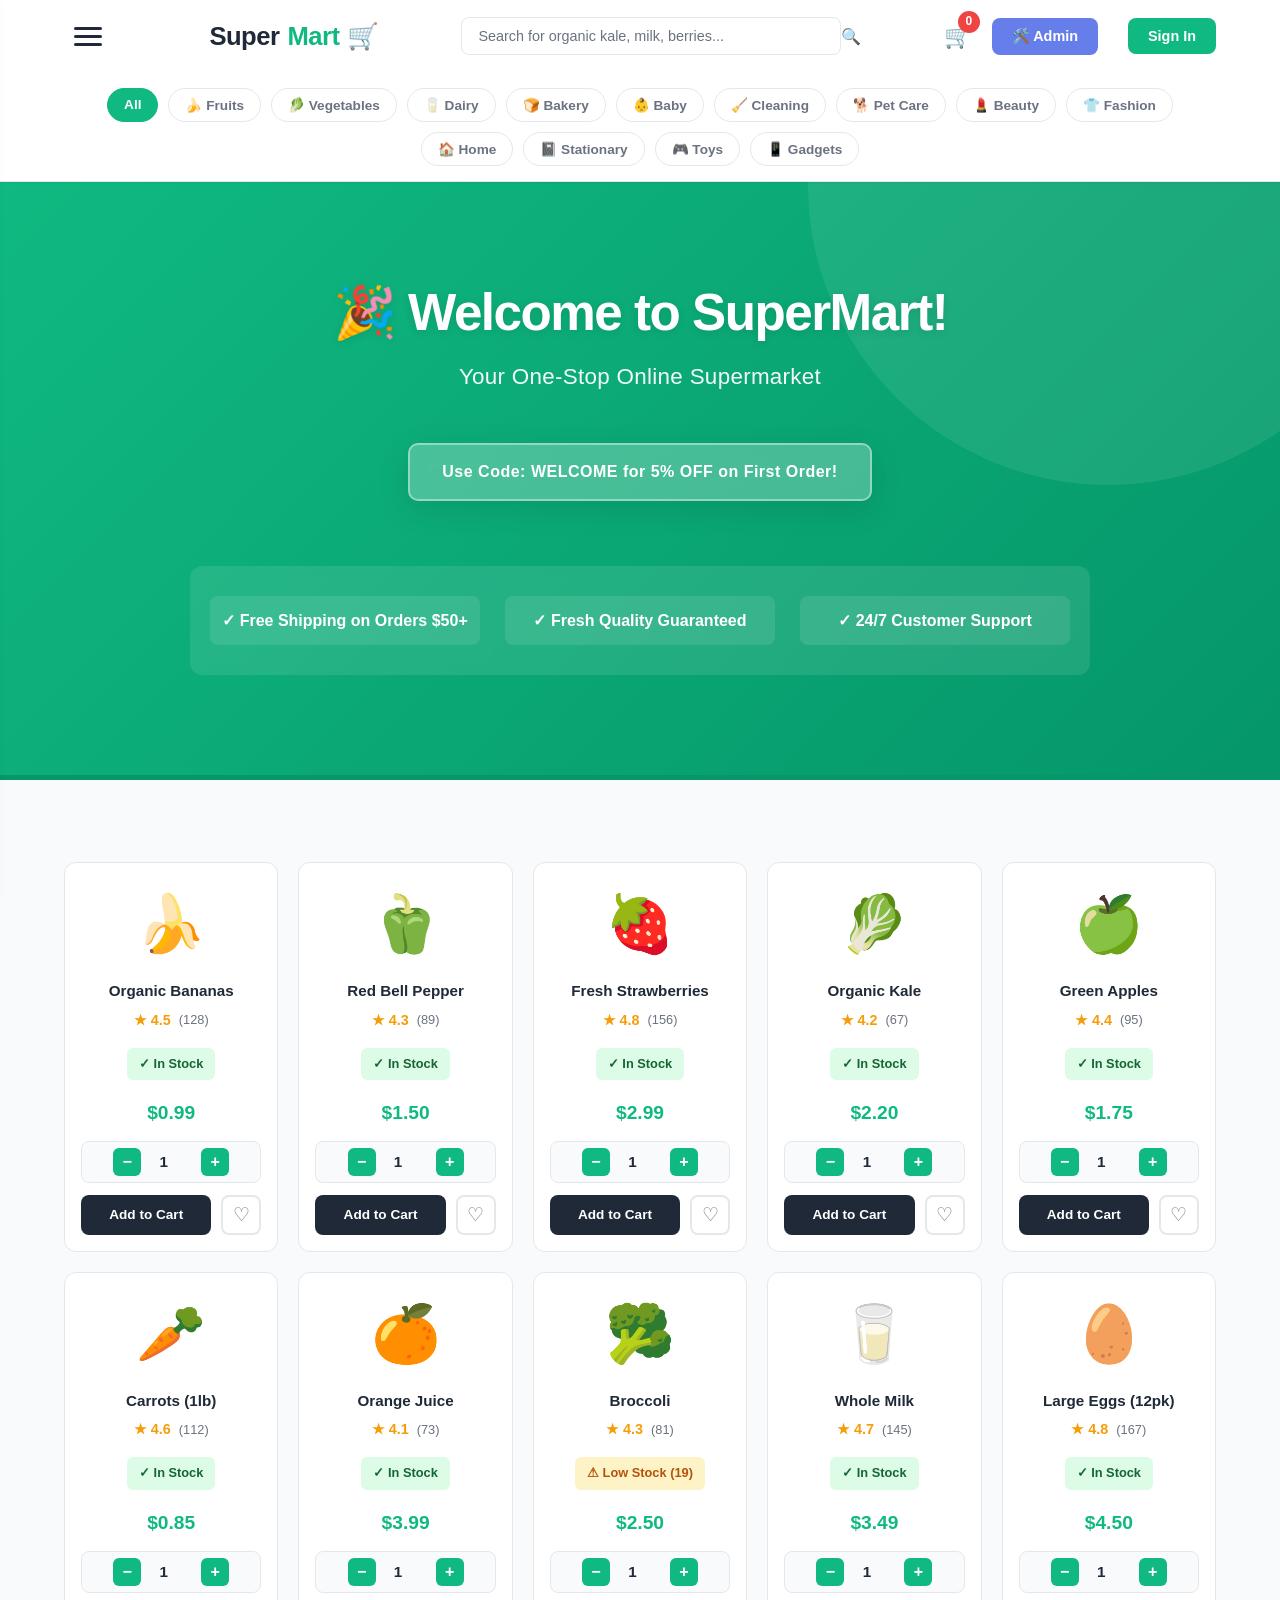
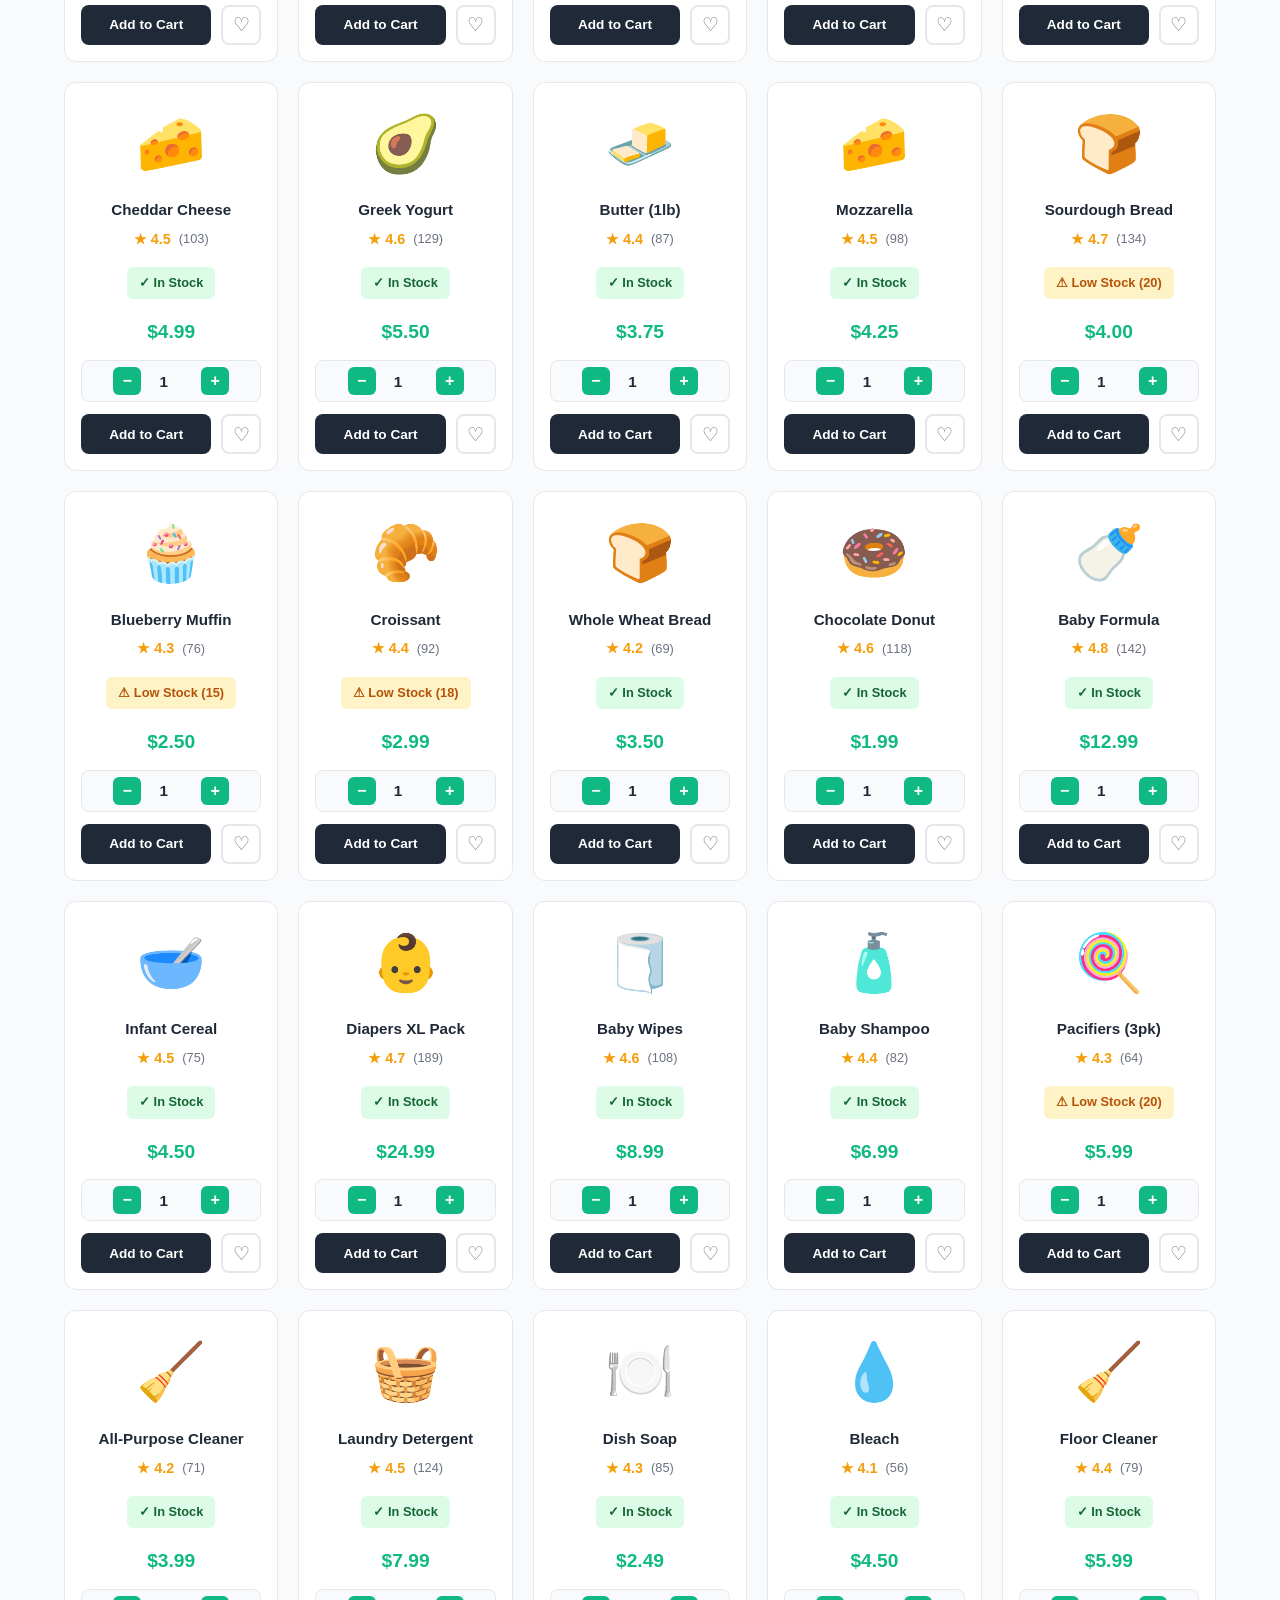
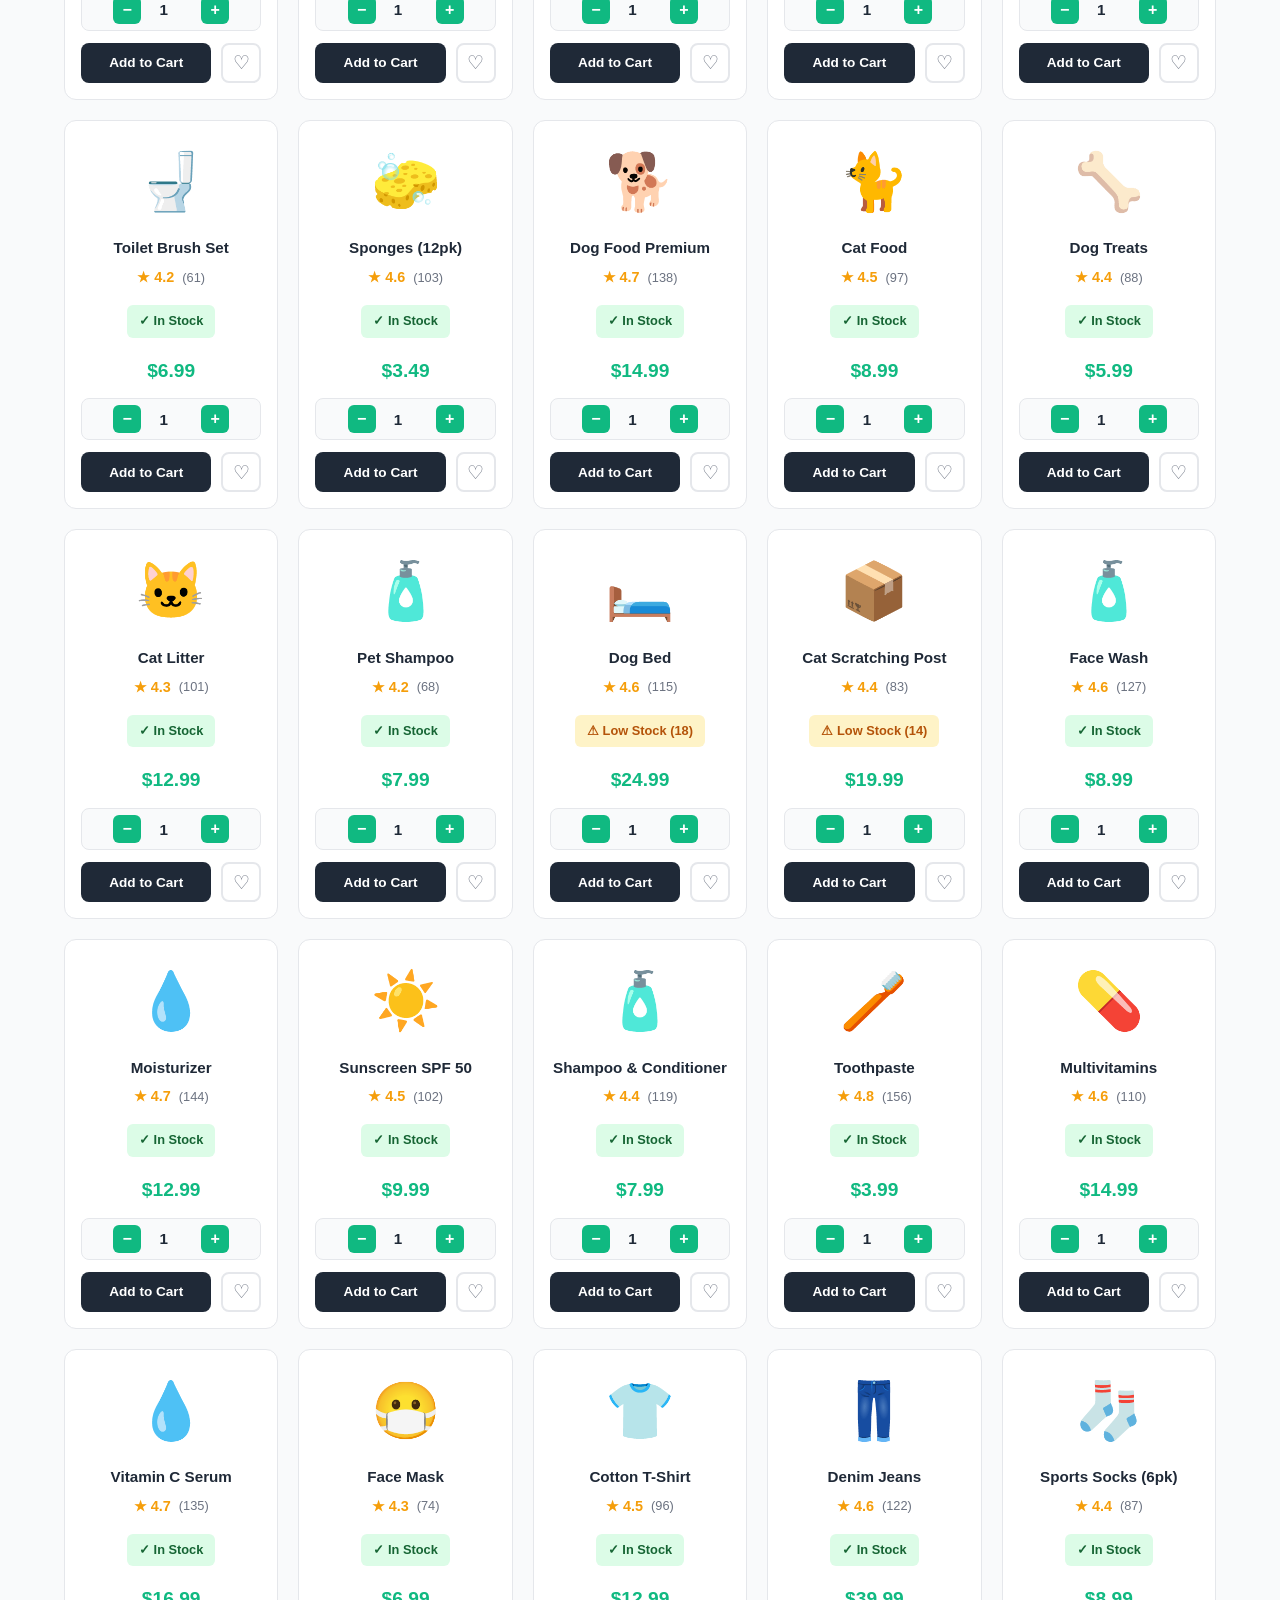
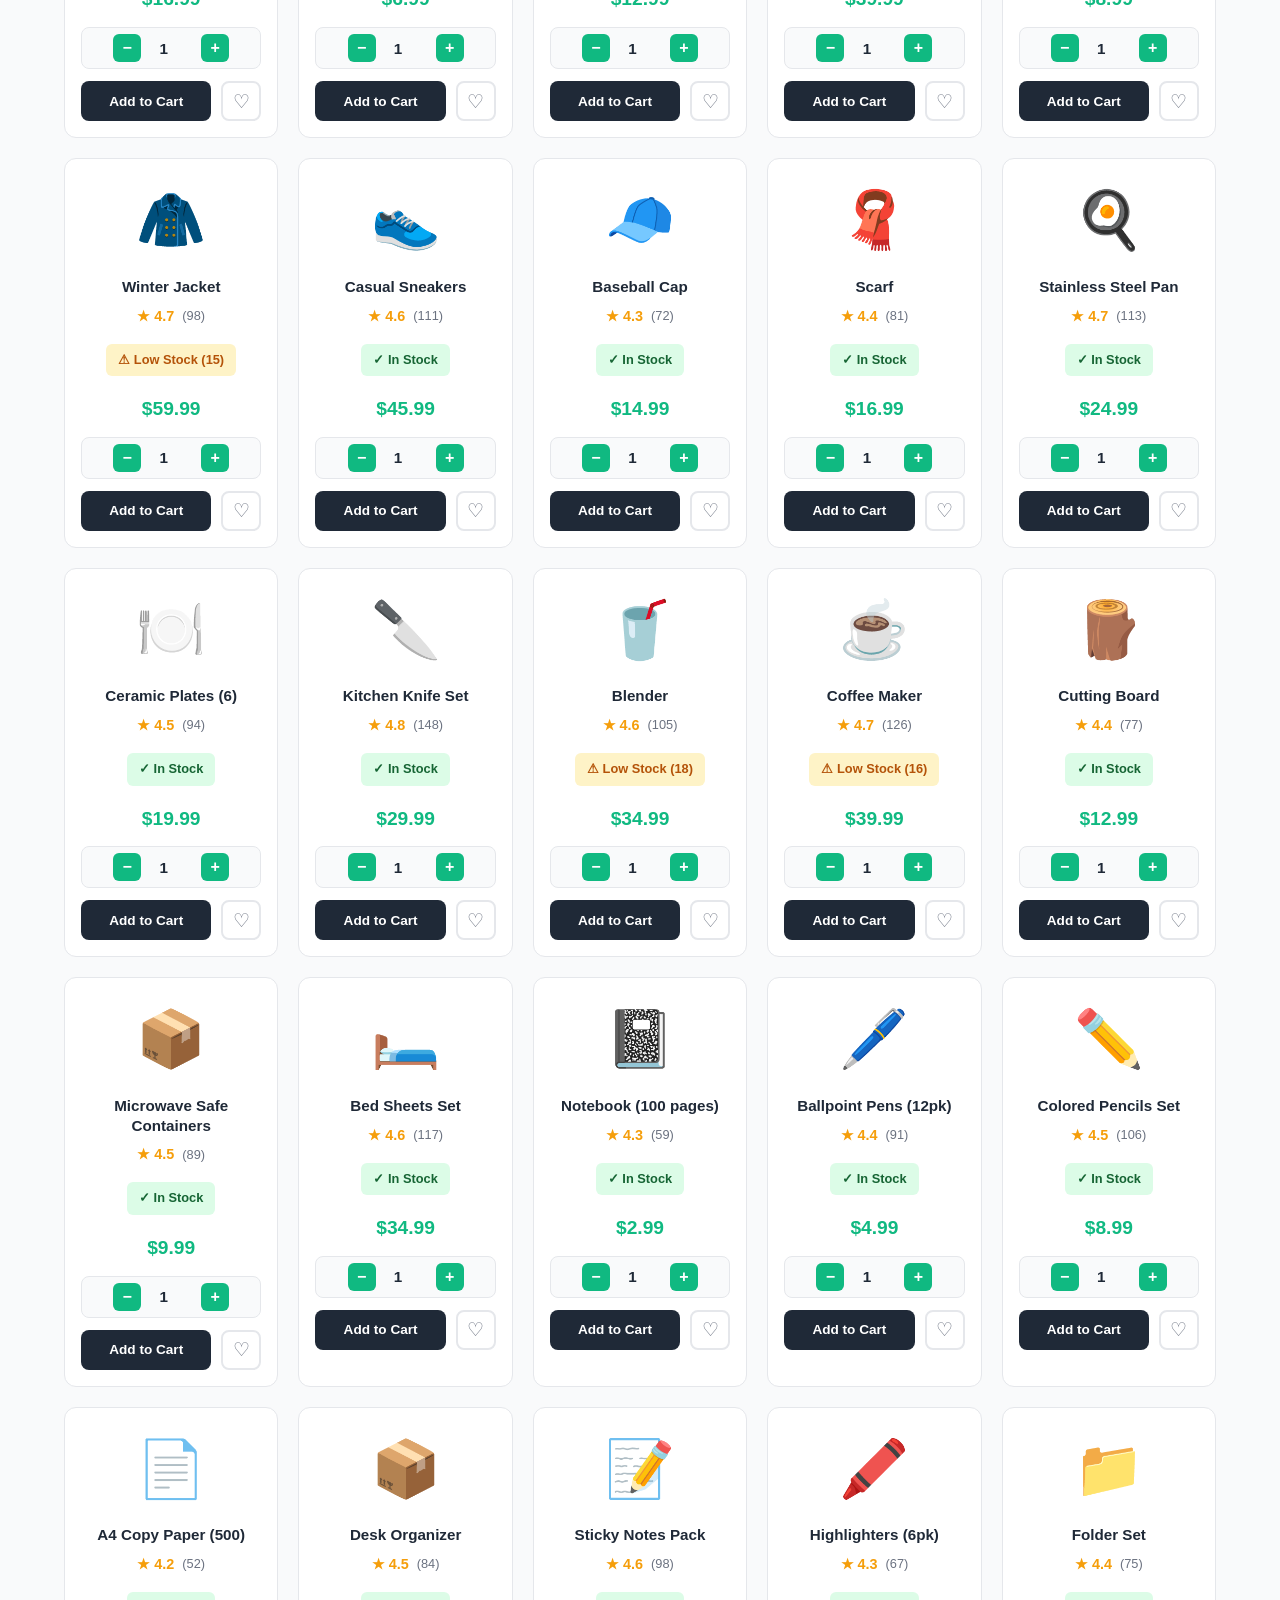
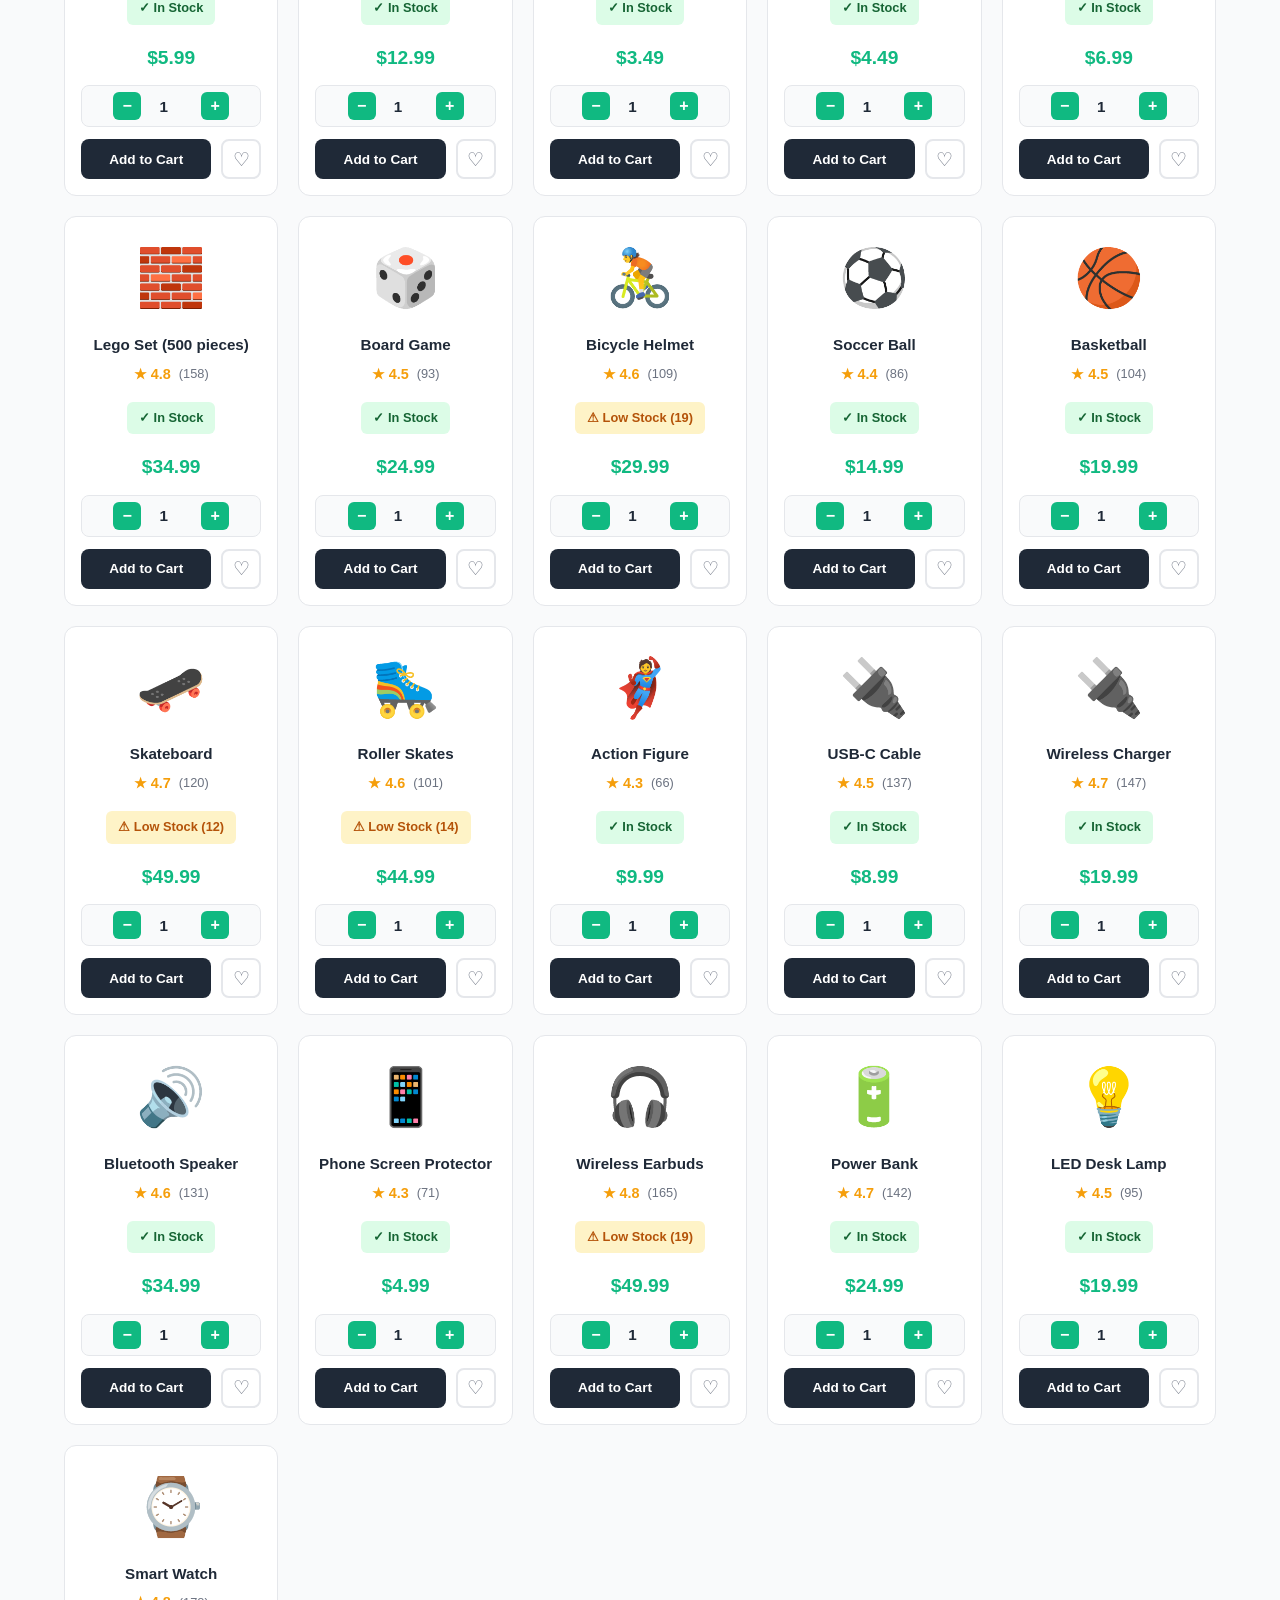
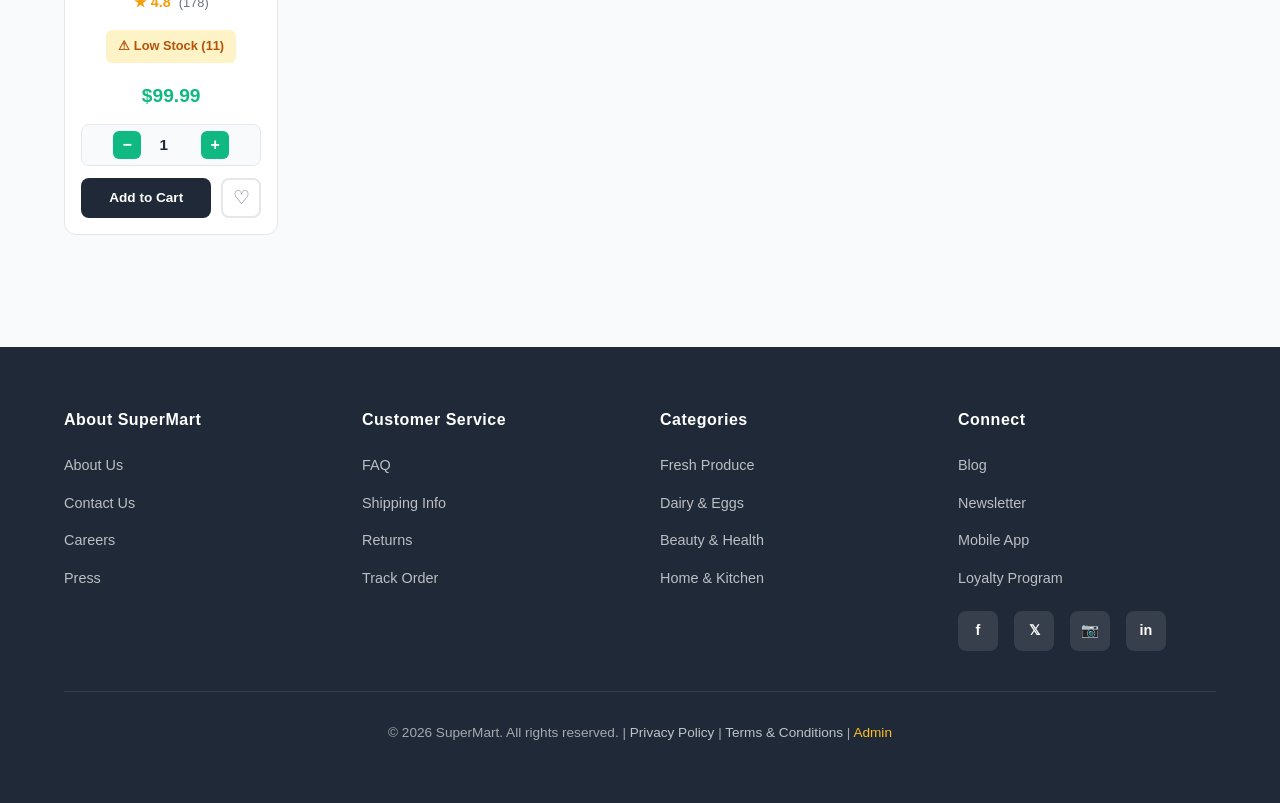
==== index.html @ 0e23f6f3 "Initial commit: Online Grocery Operations Platform" ====
<!DOCTYPE html>
<html lang="en">
<head>
    <meta charset="UTF-8">
    <meta name="viewport" content="width=device-width, initial-scale=1.0">
    <title>SuperMart | Online Supermarket</title>
    <link rel="stylesheet" href="style.css">
</head>
<body>
<div id="authModal" class="modal-overlay">
    <div class="modal-content auth-box">
        <button class="close-btn" onclick="toggleAuthModal()">×</button>
        
        <div class="auth-tabs">
            <button id="tabLogin" class="active" onclick="switchAuth('login')">Login</button>
            <button id="tabSignup" onclick="switchAuth('signup')">Sign Up</button>
        </div>

        <form id="loginForm" class="auth-form" onsubmit="handleLogin(event)">
            <input type="email" id="loginEmail" placeholder="Email Address" required>
            <input type="password" id="loginPass" placeholder="Password" required>
            <button type="submit" class="cta-btn">Sign In</button>
            <button type="button" class="forgot-password-btn" onclick="handleForgotPassword()">Forgot Password?</button>
        </form>

        <form id="signupForm" class="auth-form hidden" onsubmit="handleSignup(event)">
            <input type="text" id="signupName" placeholder="Full Name" required>
            <input type="email" id="signupEmail" placeholder="Email Address" required>
            <input type="password" id="signupPass" placeholder="Create Password" required>
            <button type="submit" class="cta-btn">Create Account</button>
        </form>
    </div>
</div>

    <header class="main-header">
        <nav class="navbar">
            <button class="hamburger-btn" onclick="toggleSidebar()">
                <span></span>
                <span></span>
                <span></span>
            </button>
            <div class="logo">Super<span>Mart</span> 🛒</div>
            <div class="search-bar">
                <input type="text" id="searchInput" placeholder="Search for organic kale, milk, berries...">
                <span class="search-icon">🔍</span>
            </div>
            <div class="nav-actions">
                <div class="cart-container" onclick="toggleCart()">
                    <span class="icon">🛒</span>
                    <span id="cartCount" class="badge">0</span>
                </div>
                <button class="login-btn" onclick="window.location.href='admin-login.html'" style="background: #667eea; margin-right: 10px;">🛠️ Admin</button>
                <button class="login-btn" onclick="toggleAuthModal()">Sign In</button>
            </div>
        </nav>
        
        <div class="category-bar">
            <button class="cat-btn active" onclick="filterProducts('all', this)">All</button>
            <button class="cat-btn" onclick="filterProducts('fruit', this)">🍌 Fruits</button>
            <button class="cat-btn" onclick="filterProducts('veggie', this)">🥬 Vegetables</button>
            <button class="cat-btn" onclick="filterProducts('dairy', this)">🥛 Dairy</button>
            <button class="cat-btn" onclick="filterProducts('bakery', this)">🍞 Bakery</button>
            <button class="cat-btn" onclick="filterProducts('baby', this)">👶 Baby</button>
            <button class="cat-btn" onclick="filterProducts('cleaning', this)">🧹 Cleaning</button>
            <button class="cat-btn" onclick="filterProducts('pet', this)">🐕 Pet Care</button>
            <button class="cat-btn" onclick="filterProducts('beauty', this)">💄 Beauty</button>
            <button class="cat-btn" onclick="filterProducts('fashion', this)">👕 Fashion</button>
            <button class="cat-btn" onclick="filterProducts('home', this)">🏠 Home</button>
            <button class="cat-btn" onclick="filterProducts('stationary', this)">📓 Stationary</button>
            <button class="cat-btn" onclick="filterProducts('toys', this)">🎮 Toys</button>
            <button class="cat-btn" onclick="filterProducts('gadgets', this)">📱 Gadgets</button>
        </div>
    </header>

    <!-- Sidebar -->
    <aside id="filterSidebar" class="filter-sidebar">
        <div class="sidebar-header">
            <h2>Filters</h2>
            <button class="close-btn" onclick="toggleSidebar()">×</button>
        </div>

        <!-- Categories -->
        <div class="sidebar-section">
            <h3>Categories</h3>
            <div class="category-list">
                <label class="category-item">
                    <input type="checkbox" value="fruit" onchange="applyFilters()">
                    <span>🍌 Fruits</span>
                </label>
                <label class="category-item">
                    <input type="checkbox" value="veggie" onchange="applyFilters()">
                    <span>🥬 Vegetables</span>
                </label>
                <label class="category-item">
                    <input type="checkbox" value="dairy" onchange="applyFilters()">
                    <span>🥛 Dairy</span>
                </label>
                <label class="category-item">
                    <input type="checkbox" value="bakery" onchange="applyFilters()">
                    <span>🍞 Bakery</span>
                </label>
                <label class="category-item">
                    <input type="checkbox" value="baby" onchange="applyFilters()">
                    <span>👶 Baby</span>
                </label>
                <label class="category-item">
                    <input type="checkbox" value="cleaning" onchange="applyFilters()">
                    <span>🧹 Cleaning</span>
                </label>
                <label class="category-item">
                    <input type="checkbox" value="pet" onchange="applyFilters()">
                    <span>🐕 Pet Care</span>
                </label>
                <label class="category-item">
                    <input type="checkbox" value="beauty" onchange="applyFilters()">
                    <span>💄 Beauty</span>
                </label>
                <label class="category-item">
                    <input type="checkbox" value="fashion" onchange="applyFilters()">
                    <span>👕 Fashion</span>
                </label>
                <label class="category-item">
                    <input type="checkbox" value="home" onchange="applyFilters()">
                    <span>🏠 Home</span>
                </label>
                <label class="category-item">
                    <input type="checkbox" value="stationary" onchange="applyFilters()">
                    <span>📓 Stationary</span>
                </label>
                <label class="category-item">
                    <input type="checkbox" value="toys" onchange="applyFilters()">
                    <span>🎮 Toys</span>
                </label>
                <label class="category-item">
                    <input type="checkbox" value="gadgets" onchange="applyFilters()">
                    <span>📱 Gadgets</span>
                </label>
            </div>
        </div>

        <!-- Price Range Filter -->
        <div class="sidebar-section">
            <h3>Price Range</h3>
            <div class="price-filter">
                <div class="price-inputs">
                    <div class="price-input-group">
                        <label>Min</label>
                        <input type="number" id="minPrice" placeholder="$0" min="0" onchange="applyFilters()">
                    </div>
                    <div class="price-input-group">
                        <label>Max</label>
                        <input type="number" id="maxPrice" placeholder="$500" min="0" onchange="applyFilters()">
                    </div>
                </div>
                <div class="price-range-slider">
                    <input type="range" id="priceSlider" min="0" max="500" value="500" oninput="updateMaxPrice(this.value)">
                    <div class="price-display">
                        <span id="priceMin">$0</span> - <span id="priceMax">$500</span>
                    </div>
                </div>
            </div>
        </div>

        <!-- Reset Button -->
        <button class="reset-filters-btn" onclick="resetFilters()">Reset Filters</button>
    </aside>

    <!-- Sidebar Overlay -->
    <div id="sidebarOverlay" class="sidebar-overlay" onclick="toggleSidebar()"></div>

    <div class="hero-banner">
        <div class="hero-content">
            <h1>🎉 Welcome to SuperMart!</h1>
            <p>Your One-Stop Online Supermarket</p>
            <div class="promo-code">Use Code: WELCOME for 5% OFF on First Order!</div>
            <div class="hero-features">
                <div class="feature-badge">✓ Free Shipping on Orders $50+</div>
                <div class="feature-badge">✓ Fresh Quality Guaranteed</div>
                <div class="feature-badge">✓ 24/7 Customer Support</div>
            </div>
        </div>
    </div>

    <main class="container">
        <section id="productGrid" class="product-grid">
            </section>
    </main>

    <aside id="cartSidebar" class="cart-sidebar">
        <div class="cart-header">
            <h2>Your Basket</h2>
            <button class="close-btn" onclick="toggleCart()">×</button>
        </div>
        <div id="cartItems" class="cart-items">
            </div>
        <div class="cart-footer">
            <div class="total-row">
                <span>Subtotal:</span>
                <span id="cartTotal">$0.00</span>
            </div>
            <button class="checkout-btn" onclick="checkout()">Proceed to Checkout</button>
        </div>
    </aside>

    <div id="toast" class="toast">Added to cart!</div>

    <footer>
        <div class="footer-content">
            <div class="footer-section">
                <h3>About SuperMart</h3>
                <ul>
                    <li><a href="#">About Us</a></li>
                    <li><a href="contact.html">Contact Us</a></li>
                    <li><a href="#">Careers</a></li>
                    <li><a href="#">Press</a></li>
                </ul>
            </div>
            <div class="footer-section">
                <h3>Customer Service</h3>
                <ul>
                    <li><a href="faq.html">FAQ</a></li>
                    <li><a href="#">Shipping Info</a></li>
                    <li><a href="#">Returns</a></li>
                    <li><a href="#">Track Order</a></li>
                </ul>
            </div>
            <div class="footer-section">
                <h3>Categories</h3>
                <ul>
                    <li><a href="#">Fresh Produce</a></li>
                    <li><a href="#">Dairy & Eggs</a></li>
                    <li><a href="#">Beauty & Health</a></li>
                    <li><a href="#">Home & Kitchen</a></li>
                </ul>
            </div>
            <div class="footer-section">
                <h3>Connect</h3>
                <ul>
                    <li><a href="#">Blog</a></li>
                    <li><a href="#">Newsletter</a></li>
                    <li><a href="#">Mobile App</a></li>
                    <li><a href="#">Loyalty Program</a></li>
                </ul>
                <div class="social-links">
                    <a href="#" title="Facebook">f</a>
                    <a href="#" title="Twitter">𝕏</a>
                    <a href="#" title="Instagram">📷</a>
                    <a href="#" title="LinkedIn">in</a>
                </div>
            </div>
        </div>
        <div class="footer-bottom">
            <p>&copy; 2026 SuperMart. All rights reserved. | <a href="#" style="color: #bdc3c7;">Privacy Policy</a> | <a href="#" style="color: #bdc3c7;">Terms & Conditions</a> | <a href="admin-login.html" style="color: #fbbf24;">Admin</a></p>
        </div>
    </footer>

    <script src="script.js"></script>
</body>
</html>
---- style.css ----
:root {
    --primary: #10b981;
    --primary-light: #ecfdf5;
    --primary-dark: #059669;
    --dark: #1f2937;
    --dark-light: #374151;
    --gray: #6b7280;
    --gray-light: #e5e7eb;
    --light: #f9fafb;
    --white: #ffffff;
    --success: #10b981;
    --warning: #f59e0b;
    --error: #ef4444;
    --shadow: 0 1px 3px rgba(0,0,0,0.1), 0 10px 25px rgba(0,0,0,0.08);
    --shadow-sm: 0 1px 2px rgba(0,0,0,0.05);
    --shadow-lg: 0 20px 40px rgba(0,0,0,0.12);
    --transition: all 0.3s cubic-bezier(0.4, 0, 0.2, 1);
}
/* Auth Modal Specifics */
.auth-box {
    max-width: 400px;
    text-align: center;
}

.auth-tabs {
    display: flex;
    margin-bottom: 28px;
    border-bottom: 2px solid var(--gray-light);
    gap: 0;
}

.auth-tabs button {
    flex: 1;
    padding: 12px;
    border: none;
    background: none;
    cursor: pointer;
    font-weight: 600;
    color: var(--gray);
    font-size: 0.95rem;
    transition: var(--transition);
    border-bottom: 2px solid transparent;
    margin-bottom: -2px;
}

.auth-tabs button:hover {
    color: var(--primary);
}

.auth-tabs button.active {
    color: var(--primary);
    border-bottom-color: var(--primary);
}

.auth-form {
    display: flex;
    flex-direction: column;
    gap: 15px;
}

.auth-form input {
    padding: 12px 14px;
    border: 1px solid var(--gray-light);
    border-radius: 8px;
    outline: none;
    font-size: 0.95rem;
    transition: var(--transition);
}

.auth-form input:hover {
    border-color: var(--gray);
}

.auth-form input:focus {
    border-color: var(--primary);
    box-shadow: 0 0 0 3px rgba(16, 185, 129, 0.1);
    background-color: var(--primary-light);
}

.forgot-password-btn {
    background: none;
    border: none;
    color: var(--primary);
    cursor: pointer;
    font-size: 0.9rem;
    font-weight: 600;
    transition: var(--transition);
    padding: 8px 0;
    text-align: center;
}

.forgot-password-btn:hover {
    color: var(--primary-dark);
    text-decoration: underline;
}

.forgot-password-btn:active {
    transform: scale(0.98);
}

.hidden { display: none; }

/* Modal Overlay */
.modal-overlay {
    position: fixed;
    top: 0;
    left: 0;
    width: 100%;
    height: 100%;
    background: rgba(0, 0, 0, 0.5);
    display: none;
    justify-content: center;
    align-items: center;
    z-index: 2000;
}

.modal-overlay.show {
    display: flex;
}

.modal-content {
    background: var(--white);
    border-radius: 16px;
    padding: 40px;
    position: relative;
    animation: slideIn 0.3s ease;
    box-shadow: var(--shadow-lg);
    max-width: 500px;
    width: 90%;
}

@keyframes slideIn {
    from {
        transform: scale(0.9);
        opacity: 0;
    }
    to {
        transform: scale(1);
        opacity: 1;
    }
}

.close-btn {
    position: absolute;
    top: 16px;
    right: 16px;
    border: none;
    background: none;
    font-size: 1.8rem;
    cursor: pointer;
    color: var(--gray);
    width: 32px;
    height: 32px;
    display: flex;
    align-items: center;
    justify-content: center;
    transition: var(--transition);
    border-radius: 6px;
}

.close-btn:hover {
    background: var(--gray-light);
    color: var(--dark);
}

.cta-btn {
    width: 100%;
    padding: 12px 16px;
    background: var(--primary);
    color: white;
    border: none;
    border-radius: 8px;
    font-weight: 600;
    font-size: 0.95rem;
    cursor: pointer;
    transition: var(--transition);
    margin-top: 10px;
}

.cta-btn:hover {
    background: var(--primary-dark);
    transform: translateY(-2px);
    box-shadow: 0 10px 20px rgba(16, 185, 129, 0.15);
}

.cta-btn:active {
    transform: translateY(0);
}

/* User Profile Style in Nav */
.user-profile {
    display: flex;
    align-items: center;
    gap: 10px;
    font-weight: 600;
}

body { 
    font-family: -apple-system, BlinkMacSystemFont, 'Segoe UI', 'Roboto', 'Oxygen', 'Ubuntu', 'Cantarell', sans-serif;
    background: var(--light); 
    color: var(--dark); 
    margin: 0; 
    line-height: 1.6;
    -webkit-font-smoothing: antialiased;
    -moz-osx-font-smoothing: grayscale;
}

/* Header & Search */
.main-header { 
    background: var(--white); 
    position: sticky; 
    top: 0; 
    z-index: 100; 
    box-shadow: var(--shadow-sm);
}
.navbar { 
    display: flex; 
    justify-content: space-between; 
    align-items: center; 
    padding: 1rem 5%;
    gap: 2rem;
}

.hamburger-btn {
    display: flex;
    flex-direction: column;
    gap: 5px;
    background: none;
    border: none;
    cursor: pointer;
    padding: 10px;
    margin-right: 15px;
    transition: var(--transition);
}

.hamburger-btn:hover {
    opacity: 0.7;
}

.hamburger-btn span {
    width: 28px;
    height: 3px;
    background: var(--dark);
    border-radius: 2px;
    transition: var(--transition);
    display: block;
}

.hamburger-btn.active span:nth-child(1) {
    transform: rotate(45deg) translate(8px, 8px);
}

.hamburger-btn.active span:nth-child(2) {
    opacity: 0;
}

.hamburger-btn.active span:nth-child(3) {
    transform: rotate(-45deg) translate(8px, -8px);
}
.logo { 
    font-size: 1.6rem; 
    font-weight: 800; 
    color: var(--dark); 
    display: flex; 
    align-items: center; 
    gap: 8px;
    text-decoration: none;
    letter-spacing: -0.5px;
}
.logo span { color: var(--primary); }

.nav-actions {
    display: flex;
    align-items: center;
    gap: 20px;
}

.cart-container {
    position: relative;
    cursor: pointer;
    transition: var(--transition);
    display: flex;
    align-items: center;
    font-size: 1.4rem;
}

.cart-container:hover {
    transform: scale(1.1);
}

.badge {
    position: absolute;
    top: -8px;
    right: -8px;
    background: var(--error);
    color: white;
    border-radius: 50%;
    width: 22px;
    height: 22px;
    display: flex;
    align-items: center;
    justify-content: center;
    font-size: 0.75rem;
    font-weight: 700;
}

.login-btn {
    padding: 10px 20px;
    background: var(--primary);
    color: white;
    border: none;
    border-radius: 8px;
    font-weight: 600;
    cursor: pointer;
    font-size: 0.9rem;
    transition: var(--transition);
}

.login-btn:hover {
    background: var(--primary-dark);
    transform: translateY(-2px);
    box-shadow: 0 5px 15px rgba(16, 185, 129, 0.2);
}

.search-bar { 
    flex: 0 1 400px; 
    position: relative; 
    display: flex; 
    align-items: center; 
}
.search-bar input { 
    width: 100%; 
    padding: 10px 16px; 
    border-radius: 8px; 
    border: 1px solid var(--gray-light); 
    outline: none; 
    transition: var(--transition);
    font-size: 0.9rem;
    color: var(--dark);
}
.search-bar input::placeholder {
    color: var(--gray);
}
.search-bar input:hover { 
    border-color: var(--gray);
}
.search-bar input:focus { 
    border-color: var(--primary); 
    box-shadow: 0 0 0 3px rgba(16, 185, 129, 0.1);
    background-color: var(--primary-light);
}

.category-bar { 
    display: flex; 
    justify-content: center; 
    gap: 10px; 
    padding: 15px 5%; 
    overflow-x: auto; 
    flex-wrap: wrap; 
    background: white; 
    border-bottom: 1px solid var(--gray-light);
}
.cat-btn { 
    padding: 8px 16px; 
    border: 1px solid var(--gray-light);
    background: transparent; 
    cursor: pointer; 
    border-radius: 24px; 
    font-weight: 600; 
    color: var(--gray); 
    transition: var(--transition);
    white-space: nowrap; 
    font-size: 0.85rem; 
}
.cat-btn:hover {
    border-color: var(--primary);
    color: var(--primary);
}
.cat-btn.active {
    background: var(--primary); 
    color: var(--white);
    border-color: var(--primary);
}

/* Product Grid */
.container { 
    padding: 2rem 5%; 
    transition: var(--transition);
}

.filter-sidebar.open ~ .container {
    margin-left: 320px;
}

.product-grid { 
    display: grid; 
    grid-template-columns: repeat(auto-fill, minmax(200px, 1fr)); 
    gap: 20px; 
}

@media (max-width: 1024px) {
    .product-grid { grid-template-columns: repeat(auto-fill, minmax(180px, 1fr)); gap: 15px; }
}

@media (max-width: 768px) {
    .product-grid { grid-template-columns: repeat(auto-fill, minmax(150px, 1fr)); gap: 12px; }
    .category-bar { padding: 10px 3%; font-size: 0.8rem; }
}

.product-card { 
    background: var(--white); 
    border-radius: 12px; 
    padding: 16px; 
    text-align: center; 
    transition: var(--transition);
    position: relative; 
    border: 1px solid var(--gray-light);
    cursor: pointer; 
    overflow: hidden;
}
.product-card:hover { 
    transform: translateY(-6px);
    box-shadow: var(--shadow);
    border-color: var(--primary);
}
.product-card .img { 
    font-size: 3.5rem; 
    margin-bottom: 12px;
    display: block;
}
.product-card h3 { 
    margin: 10px 0 6px 0; 
    font-size: 0.95rem; 
    font-weight: 600; 
    color: var(--dark);
    line-height: 1.3;
}
.product-card p { 
    margin: 4px 0; 
    font-size: 0.8rem; 
    color: var(--gray);
}
.product-card .price { 
    color: var(--primary); 
    font-weight: 700; 
    font-size: 1.2rem; 
    margin: 10px 0 8px 0;
}

.add-btn { 
    margin-top: 10px; 
    width: 100%; 
    padding: 10px 12px; 
    border: none; 
    background: var(--dark); 
    color: white; 
    border-radius: 8px; 
    cursor: pointer; 
    transition: var(--transition);
    font-weight: 600; 
    font-size: 0.85rem;
}
.add-btn:hover { 
    background: var(--primary);
    transform: translateY(-2px);
}

.add-btn:active {
    transform: translateY(0);
}

/* Cart Sidebar */
.cart-sidebar { 
    position: fixed; 
    right: -400px; 
    top: 0; 
    width: 350px; 
    height: 100%; 
    background: white; 
    z-index: 1000; 
    box-shadow: -5px 0 20px rgba(0,0,0,0.1); 
    transition: var(--transition);
    display: flex; 
    flex-direction: column; 
}
.cart-sidebar.open { right: 0; }
.cart-header { 
    padding: 20px; 
    border-bottom: 1px solid var(--gray-light);
    display: flex; 
    justify-content: space-between;
    align-items: center;
}
.cart-header h2 {
    margin: 0;
    font-size: 1.3rem;
    color: var(--dark);
}
.cart-items { 
    flex: 1; 
    overflow-y: auto; 
    padding: 16px;
}
.cart-footer { 
    padding: 16px;
    background: var(--light);
    border-top: 1px solid var(--gray-light);
}

.total-row {
    display: flex;
    justify-content: space-between;
    font-weight: 600;
    margin-bottom: 16px;
    color: var(--dark);
}

.checkout-btn {
    width: 100%;
    padding: 12px;
    background: var(--primary);
    color: white;
    border: none;
    border-radius: 8px;
    font-weight: 600;
    cursor: pointer;
    transition: var(--transition);
    font-size: 0.95rem;
}

.checkout-btn:hover {
    background: var(--primary-dark);
    transform: translateY(-2px);
    box-shadow: 0 5px 15px rgba(16, 185, 129, 0.2);
}

/* Toast Notification */
.toast { 
    position: fixed; 
    bottom: 20px; 
    left: 50%; 
    transform: translateX(-50%); 
    background: var(--primary); 
    color: white; 
    padding: 14px 24px; 
    border-radius: 8px; 
    opacity: 0; 
    transition: var(--transition);
    pointer-events: none;
    font-weight: 500;
    box-shadow: var(--shadow);
    z-index: 1500;
}
.toast.show { 
    opacity: 1; 
    bottom: 30px;
}/* PROFESSIONAL UPGRADES CSS */

/* Rating & Stock Status */
.rating {
    display: flex;
    align-items: center;
    justify-content: center;
    gap: 8px;
    margin: 8px 0;
    font-size: 0.85rem;
}

.stars {
    color: #f59e0b;
    font-weight: bold;
    font-size: 0.9rem;
}

.reviews {
    color: var(--gray);
    font-size: 0.8rem;
}

.stock-status {
    padding: 6px 12px;
    border-radius: 6px;
    font-size: 0.8rem;
    font-weight: 600;
    margin: 8px 0;
    display: inline-block;
}

.stock-status.in-stock {
    background: #dcfce7;
    color: #166534;
}

.stock-status.low-stock {
    background: #fef3c7;
    color: #b45309;
}

/* Quantity Selector */
.quantity-selector {
    display: flex;
    align-items: center;
    justify-content: center;
    gap: 8px;
    margin: 12px 0;
    background: var(--light);
    border-radius: 8px;
    padding: 6px;
    border: 1px solid var(--gray-light);
}

.qty-btn {
    width: 28px;
    height: 28px;
    border: none;
    background: var(--primary);
    color: white;
    border-radius: 6px;
    cursor: pointer;
    font-weight: bold;
    font-size: 1rem;
    display: flex;
    align-items: center;
    justify-content: center;
    transition: var(--transition);
}

.qty-btn:hover {
    background: var(--primary-dark);
    transform: scale(1.1);
}

.qty-btn:active {
    transform: scale(0.95);
}

.qty-input {
    width: 40px;
    text-align: center;
    border: none;
    background: transparent;
    font-weight: 600;
    font-size: 0.95rem;
    color: var(--dark);
    outline: none;
}

/* Product Actions */
.product-actions {
    display: flex;
    gap: 10px;
    margin-top: 10px;
}

.product-actions .add-btn {
    flex: 1;
    margin-top: 0;
}

.wishlist-btn {
    width: 40px;
    height: 40px;
    min-width: 40px;
    border: 2px solid var(--gray-light);
    background: white;
    border-radius: 8px;
    cursor: pointer;
    font-size: 1.2rem;
    color: var(--gray);
    transition: var(--transition);
}

.wishlist-btn:hover {
    color: #ef4444;
    border-color: #ef4444;
    background: rgba(239, 68, 68, 0.05);
}

/* Hero Banner */
.hero-banner {
    background: linear-gradient(135deg, #10b981 0%, #059669 100%);
    color: white;
    padding: 100px 5%;
    text-align: center;
    margin-bottom: 50px;
    position: relative;
    overflow: hidden;
    border-bottom: 5px solid #059669;
}

.hero-banner::before {
    content: '';
    position: absolute;
    top: -50%;
    right: -10%;
    width: 600px;
    height: 600px;
    background: rgba(255,255,255,0.08);
    border-radius: 50%;
    z-index: 0;
}

.hero-content {
    position: relative;
    z-index: 1;
    max-width: 900px;
    margin: 0 auto;
}

.hero-content h1 {
    font-size: 3.2rem;
    margin: 0 0 16px 0;
    font-weight: 800;
    letter-spacing: -1.5px;
    text-shadow: 0 2px 8px rgba(0,0,0,0.1);
    line-height: 1.2;
}

.hero-content p {
    font-size: 1.4rem;
    margin: 0 0 28px 0;
    opacity: 0.95;
    font-weight: 500;
    letter-spacing: 0.3px;
}

.promo-code {
    background: rgba(255, 255, 255, 0.25);
    backdrop-filter: blur(10px);
    display: inline-block;
    padding: 14px 32px;
    border-radius: 10px;
    font-weight: 700;
    margin: 20px auto;
    font-size: 1rem;
    border: 2px solid rgba(255,255,255,0.4);
    box-shadow: 0 8px 32px rgba(0,0,0,0.1);
    transition: var(--transition);
    letter-spacing: 0.5px;
}

.promo-code:hover {
    background: rgba(255, 255, 255, 0.35);
    transform: translateY(-2px);
}

.hero-features {
    display: grid;
    grid-template-columns: repeat(auto-fit, minmax(200px, 1fr));
    gap: 25px;
    margin-top: 45px;
    padding: 30px 20px;
    background: rgba(255,255,255,0.1);
    border-radius: 12px;
    backdrop-filter: blur(5px);
}

.feature-badge {
    display: flex;
    align-items: center;
    justify-content: center;
    gap: 10px;
    font-size: 1rem;
    font-weight: 600;
    padding: 12px;
    background: rgba(255,255,255,0.1);
    border-radius: 8px;
    transition: var(--transition);
}

.feature-badge:hover {
    background: rgba(255,255,255,0.2);
    transform: scale(1.05);
}

/* Footer */
footer {
    background: var(--dark);
    color: white;
    padding: 60px 5%;
    margin-top: 80px;
}

.footer-content {
    display: grid;
    grid-template-columns: repeat(auto-fit, minmax(250px, 1fr));
    gap: 40px;
    margin-bottom: 40px;
}

.footer-section h3 {
    color: white;
    margin-top: 0;
    margin-bottom: 20px;
    font-size: 1rem;
    font-weight: 700;
    letter-spacing: 0.5px;
}

.footer-section ul {
    list-style: none;
    padding: 0;
    margin: 0;
}

.footer-section li {
    margin-bottom: 12px;
}

.footer-section a {
    color: rgba(255,255,255,0.7);
    text-decoration: none;
    font-size: 0.9rem;
    transition: var(--transition);
}

.footer-section a:hover {
    color: var(--primary);
}

.footer-bottom {
    padding-top: 30px;
    border-top: 1px solid rgba(255,255,255,0.1);
    text-align: center;
    color: rgba(255,255,255,0.6);
    font-size: 0.85rem;
}

.footer-bottom p {
    margin: 0;
}

.footer-bottom a {
    color: rgba(255,255,255,0.7);
    text-decoration: none;
    transition: var(--transition);
}

.footer-bottom a:hover {
    color: var(--primary);
}

.social-links {
    display: flex;
    gap: 16px;
    margin-top: 20px;
}

.social-links a {
    display: inline-flex;
    align-items: center;
    justify-content: center;
    width: 40px;
    height: 40px;
    background: rgba(255,255,255,0.1);
    border-radius: 8px;
    text-decoration: none;
    color: white;
    transition: var(--transition);
    font-weight: 600;
}

.social-links a:hover {
    background: var(--primary);
}



/* Coupon Input */
.coupon-input {
    display: flex;
    gap: 10px;
    margin: 20px 0;
}

.coupon-input input {
    flex: 1;
    padding: 10px 14px;
    border: 1px solid var(--gray-light);
    border-radius: 8px;
    outline: none;
    font-size: 0.9rem;
    transition: var(--transition);
}

.coupon-input input:hover {
    border-color: var(--gray);
}

.coupon-input input:focus {
    border-color: var(--primary);
    box-shadow: 0 0 0 3px rgba(16, 185, 129, 0.1);
}

.coupon-input button {
    padding: 10px 20px;
    background: var(--primary);
    color: white;
    border: none;
    border-radius: 8px;
    cursor: pointer;
    font-weight: 600;
    transition: var(--transition);
    font-size: 0.9rem;
}

.coupon-input button:hover {
    background: var(--primary-dark);
    transform: translateY(-2px);
}

/* Profile & Account Styles */
.profile-container {
    max-width: 900px;
    margin: 40px auto;
    padding: 20px;
}

.profile-header {
    background: linear-gradient(135deg, #10b981 0%, #059669 100%);
    color: white;
    padding: 50px;
    border-radius: 12px;
    text-align: center;
    margin-bottom: 30px;
}

.profile-header h1 {
    font-size: 2rem;
    margin: 10px 0;
}

.profile-avatar {
    font-size: 4rem;
    margin-bottom: 15px;
}

.profile-info {
    background: white;
    padding: 30px;
    border-radius: 12px;
    margin-bottom: 20px;
    box-shadow: var(--shadow-sm);
    border: 1px solid var(--gray-light);
}

.profile-info h2 {
    margin-top: 0;
    color: var(--dark);
    font-size: 1.4rem;
}

.info-row {
    display: flex;
    justify-content: space-between;
    padding: 16px 0;
    border-bottom: 1px solid var(--gray-light);
    align-items: center;
}

.info-row:last-child {
    border-bottom: none;
}

.info-label {
    font-weight: 600;
    color: var(--gray);
    font-size: 0.9rem;
}

.info-value {
    color: var(--dark);
    font-weight: 500;
}

/* Tabs */
.tab-container {
    display: flex;
    gap: 0;
    margin-bottom: 30px;
    border-bottom: 2px solid var(--gray-light);
    background: white;
    border-radius: 12px 12px 0 0;
    overflow: hidden;
}

.tab-btn {
    padding: 16px 20px;
    border: none;
    background: transparent;
    cursor: pointer;
    font-weight: 600;
    color: var(--gray);
    border-bottom: 3px solid transparent;
    transition: var(--transition);
    font-size: 0.95rem;
    text-align: center;
}

.tab-btn:hover {
    color: var(--primary);
    background: var(--primary-light);
}

.tab-btn.active {
    color: var(--primary);
    border-bottom-color: var(--primary);
    background: transparent;
}

.tab-content {
    display: none;
}

.tab-content.active {
    display: block;
}

/* FAQ Styles */
.faq-container {
    max-width: 800px;
    margin: 40px auto;
    padding: 20px;
}

.faq-item {
    background: white;
    margin-bottom: 16px;
    border-radius: 10px;
    box-shadow: var(--shadow-sm);
    border: 1px solid var(--gray-light);
    overflow: hidden;
}

.faq-question {
    padding: 20px;
    cursor: pointer;
    font-weight: 600;
    display: flex;
    justify-content: space-between;
    align-items: center;
    transition: var(--transition);
    background: white;
}

.faq-question:hover {
    background: var(--primary-light);
    color: var(--primary);
}

.faq-toggle {
    font-size: 1.5rem;
    color: var(--primary);
    font-weight: bold;
}

.faq-answer {
    padding: 0 20px 20px 20px;
    color: var(--gray);
    display: none;
    max-height: 0;
    overflow: hidden;
    transition: all 0.3s ease;
}

.faq-answer.show {
    display: block;
    max-height: 500px;
    padding: 20px;
}

/* Contact Form */
.contact-container {
    max-width: 1000px;
    margin: 40px auto;
    padding: 20px;
}

.contact-form {
    background: white;
    padding: 30px;
    border-radius: 12px;
    box-shadow: var(--shadow-sm);
    border: 1px solid var(--gray-light);
}

.form-group {
    margin-bottom: 20px;
}

.form-group label {
    display: block;
    margin-bottom: 8px;
    font-weight: 600;
    color: var(--dark);
    font-size: 0.95rem;
}

.form-group input,
.form-group textarea,
.form-group select {
    width: 100%;
    padding: 12px 14px;
    border: 1px solid var(--gray-light);
    border-radius: 8px;
    outline: none;
    font-size: 0.95rem;
    font-family: inherit;
    box-sizing: border-box;
    transition: var(--transition);
    color: var(--dark);
}

.form-group input:hover,
.form-group textarea:hover,
.form-group select:hover {
    border-color: var(--gray);
}

.form-group input:focus,
.form-group textarea:focus,
.form-group select:focus {
    border-color: var(--primary);
    box-shadow: 0 0 0 3px rgba(16, 185, 129, 0.1);
    background-color: var(--primary-light);
}

.form-group textarea {
    resize: vertical;
    min-height: 140px;
}

.submit-btn {
    width: 100%;
    padding: 12px 16px;
    background: var(--primary);
    color: white;
    border: none;
    border-radius: 8px;
    font-weight: 600;
    cursor: pointer;
    transition: var(--transition);
    font-size: 0.95rem;
}

.submit-btn:hover {
    background: var(--primary-dark);
    transform: translateY(-2px);
    box-shadow: 0 5px 15px rgba(16, 185, 129, 0.2);
}

.submit-btn:active {
    transform: translateY(0);
}

/* Order History */
.order-item {
    background: white;
    padding: 20px;
    margin-bottom: 16px;
    border-radius: 10px;
    border-left: 4px solid var(--primary);
    box-shadow: var(--shadow-sm);
    border: 1px solid var(--gray-light);
    border-left: 4px solid var(--primary);
    transition: var(--transition);
}

.order-item:hover {
    box-shadow: var(--shadow);
}

.order-header {
    display: flex;
    justify-content: space-between;
    align-items: center;
    margin-bottom: 15px;
}

.order-id {
    font-weight: 600;
    color: var(--dark);
    font-size: 0.95rem;
}

.order-status {
    padding: 6px 14px;
    border-radius: 20px;
    font-size: 0.8rem;
    font-weight: 600;
}

.order-status.completed {
    background: #dcfce7;
    color: #166534;
}

.order-status.pending {
    background: #fef3c7;
    color: #92400e;
}

.order-status.processing {
    background: #dbeafe;
    color: #1d4ed8;
}

.order-status.shipped {
    background: #ede9fe;
    color: #6d28d9;
}

.order-status.delivered {
    background: #dcfce7;
    color: #166534;
}

.order-status.cancelled {
    background: #fee2e2;
    color: #991b1b;
}

.order-status.paid {
    background: #cffafe;
    color: #0f766e;
}

.order-items {
    background: var(--primary-light);
    padding: 12px 16px;
    border-radius: 8px;
    margin: 12px 0;
    font-size: 0.85rem;
    color: var(--dark);
    border-left: 3px solid var(--primary);
}

/* Mobile Responsive */
@media (max-width: 1024px) {
    .product-grid { 
        grid-template-columns: repeat(auto-fill, minmax(180px, 1fr)); 
        gap: 15px; 
    }
    
    .navbar {
        gap: 1.5rem;
    }
    
    .search-bar {
        flex: 0 1 300px;
    }

    .hero-banner {
        padding: 80px 5%;
        margin-bottom: 40px;
    }

    .hero-content h1 {
        font-size: 2.8rem;
    }

    .hero-features {
        grid-template-columns: repeat(2, 1fr);
        gap: 20px;
    }
}

@media (max-width: 768px) {
    body {
        font-size: 14px;
    }

    .navbar {
        padding: 0.75rem 3%;
        flex-direction: column;
        gap: 1rem;
    }

    .search-bar {
        flex: 1;
        order: 3;
        width: 100%;
    }

    .logo {
        font-size: 1.4rem;
        order: 1;
    }

    .nav-actions {
        order: 2;
    }

    .product-grid { 
        grid-template-columns: repeat(auto-fill, minmax(150px, 1fr)); 
        gap: 12px;
        padding: 1rem 3%;
    }

    .hero-banner {
        padding: 60px 3%;
        margin-bottom: 35px;
    }

    .hero-content h1 {
        font-size: 2.2rem;
        margin-bottom: 12px;
    }

    .hero-content p {
        font-size: 1.1rem;
        margin-bottom: 20px;
    }

    .promo-code {
        padding: 12px 24px;
        font-size: 0.9rem;
        margin: 16px 0;
    }

    .hero-features {
        grid-template-columns: 1fr;
        gap: 12px;
        padding: 20px 15px;
        margin-top: 30px;
    }

    .feature-badge {
        padding: 10px;
        font-size: 0.9rem;
    }

    .footer-content {
        grid-template-columns: 1fr;
        gap: 30px;
    }

    .info-row {
        flex-direction: column;
        gap: 8px;
    }

    .tab-container {
        flex-wrap: wrap;
    }

    .profile-header {
        padding: 30px 20px;
    }

    .cart-sidebar {
        width: 100%;
        right: -100%;
    }

    .contact-container {
        padding: 15px;
    }

    .category-bar {
        padding: 10px 3%;
        font-size: 0.8rem;
    }
}

/* SIDEBAR FILTERS */
.filter-sidebar {
    position: fixed;
    left: -340px;
    top: 0;
    width: 320px;
    height: 100vh;
    background: white;
    z-index: 1000;
    box-shadow: 5px 0 20px rgba(0,0,0,0.15);
    transition: left 0.3s cubic-bezier(0.4, 0, 0.2, 1);
    display: flex;
    flex-direction: column;
    overflow-y: auto;
}

.filter-sidebar.open {
    left: 0;
}

.sidebar-overlay {
    position: fixed;
    top: 0;
    left: 0;
    width: 100%;
    height: 100%;
    background: rgba(0,0,0,0);
    z-index: 999;
    opacity: 0;
    pointer-events: none;
    transition: opacity 0.3s cubic-bezier(0.4, 0, 0.2, 1), background-color 0.3s cubic-bezier(0.4, 0, 0.2, 1);
}

.sidebar-overlay.show {
    background: rgba(0,0,0,0.5);
    opacity: 1;
    pointer-events: all;
}

.sidebar-header {
    padding: 16px;
    border-bottom: 2px solid var(--gray-light);
    display: flex;
    justify-content: space-between;
    align-items: center;
    position: sticky;
    top: 0;
    background: white;
    z-index: 1;
}

.sidebar-header h2 {
    margin: 0;
    font-size: 1.25rem;
    color: var(--dark);
    font-weight: 700;
}

.sidebar-section {
    padding: 20px;
    border-bottom: 1px solid var(--gray-light);
}

.sidebar-section h3 {
    margin: 0 0 16px 0;
    font-size: 1rem;
    color: var(--dark);
    font-weight: 700;
}

.category-list {
    display: flex;
    flex-direction: column;
    gap: 12px;
}

.category-item {
    display: flex;
    align-items: center;
    gap: 12px;
    cursor: pointer;
    padding: 10px 12px;
    border-radius: 8px;
    transition: var(--transition);
}

.category-item:hover {
    background: var(--primary-light);
}

.category-item input[type="checkbox"] {
    width: 18px;
    height: 18px;
    cursor: pointer;
    accent-color: var(--primary);
}

.category-item span {
    font-size: 0.95rem;
    color: var(--dark);
    user-select: none;
}

/* Price Filter */
.price-filter {
    display: flex;
    flex-direction: column;
    gap: 16px;
}

.price-inputs {
    display: grid;
    grid-template-columns: 1fr 1fr;
    gap: 10px;
}

.price-input-group {
    display: flex;
    flex-direction: column;
    gap: 6px;
}

.price-input-group label {
    font-size: 0.8rem;
    font-weight: 600;
    color: var(--gray);
}

.price-input-group input {
    padding: 8px 10px;
    border: 1px solid var(--gray-light);
    border-radius: 6px;
    font-size: 0.9rem;
    transition: var(--transition);
}

.price-input-group input:focus {
    border-color: var(--primary);
    box-shadow: 0 0 0 3px rgba(16, 185, 129, 0.1);
    outline: none;
}

.price-range-slider {
    display: flex;
    flex-direction: column;
    gap: 12px;
}

.price-range-slider input[type="range"] {
    width: 100%;
    height: 6px;
    border-radius: 3px;
    background: var(--gray-light);
    outline: none;
    -webkit-appearance: none;
    appearance: none;
}

.price-range-slider input[type="range"]::-webkit-slider-thumb {
    -webkit-appearance: none;
    appearance: none;
    width: 20px;
    height: 20px;
    border-radius: 50%;
    background: var(--primary);
    cursor: pointer;
    transition: var(--transition);
    box-shadow: 0 2px 8px rgba(16, 185, 129, 0.3);
}

.price-range-slider input[type="range"]::-moz-range-thumb {
    width: 20px;
    height: 20px;
    border-radius: 50%;
    background: var(--primary);
    cursor: pointer;
    border: none;
    transition: var(--transition);
    box-shadow: 0 2px 8px rgba(16, 185, 129, 0.3);
}

.price-range-slider input[type="range"]::-webkit-slider-thumb:hover {
    background: var(--primary-dark);
    box-shadow: 0 4px 12px rgba(16, 185, 129, 0.4);
}

.price-range-slider input[type="range"]::-moz-range-thumb:hover {
    background: var(--primary-dark);
    box-shadow: 0 4px 12px rgba(16, 185, 129, 0.4);
}

.price-display {
    text-align: center;
    font-weight: 600;
    color: var(--primary);
    font-size: 1rem;
}

.reset-filters-btn {
    margin: 20px;
    padding: 12px 16px;
    background: var(--error);
    color: white;
    border: none;
    border-radius: 8px;
    font-weight: 600;
    cursor: pointer;
    transition: var(--transition);
    font-size: 0.95rem;
}

.reset-filters-btn:hover {
    background: #dc2626;
    transform: translateY(-2px);
    box-shadow: 0 5px 15px rgba(239, 68, 68, 0.2);
}

/* Show hamburger on mobile */
@media (max-width: 1024px) {
    .hamburger-btn {
        display: flex;
    }

    .filter-sidebar {
        width: 280px;
        left: -280px;
    }
}

@media (max-width: 768px) {
    .hamburger-btn {
        display: flex;
        order: -1;
    }

    .navbar {
        padding: 0.75rem 3%;
        flex-direction: column;
        gap: 1rem;
    }

    .logo {
        order: 2;
    }

    .search-bar {
        flex: 1;
        order: 3;
        width: 100%;
    }

    .nav-actions {
        order: 4;
    }

    .filter-sidebar {
        width: 100%;
        left: -100%;
    }
}
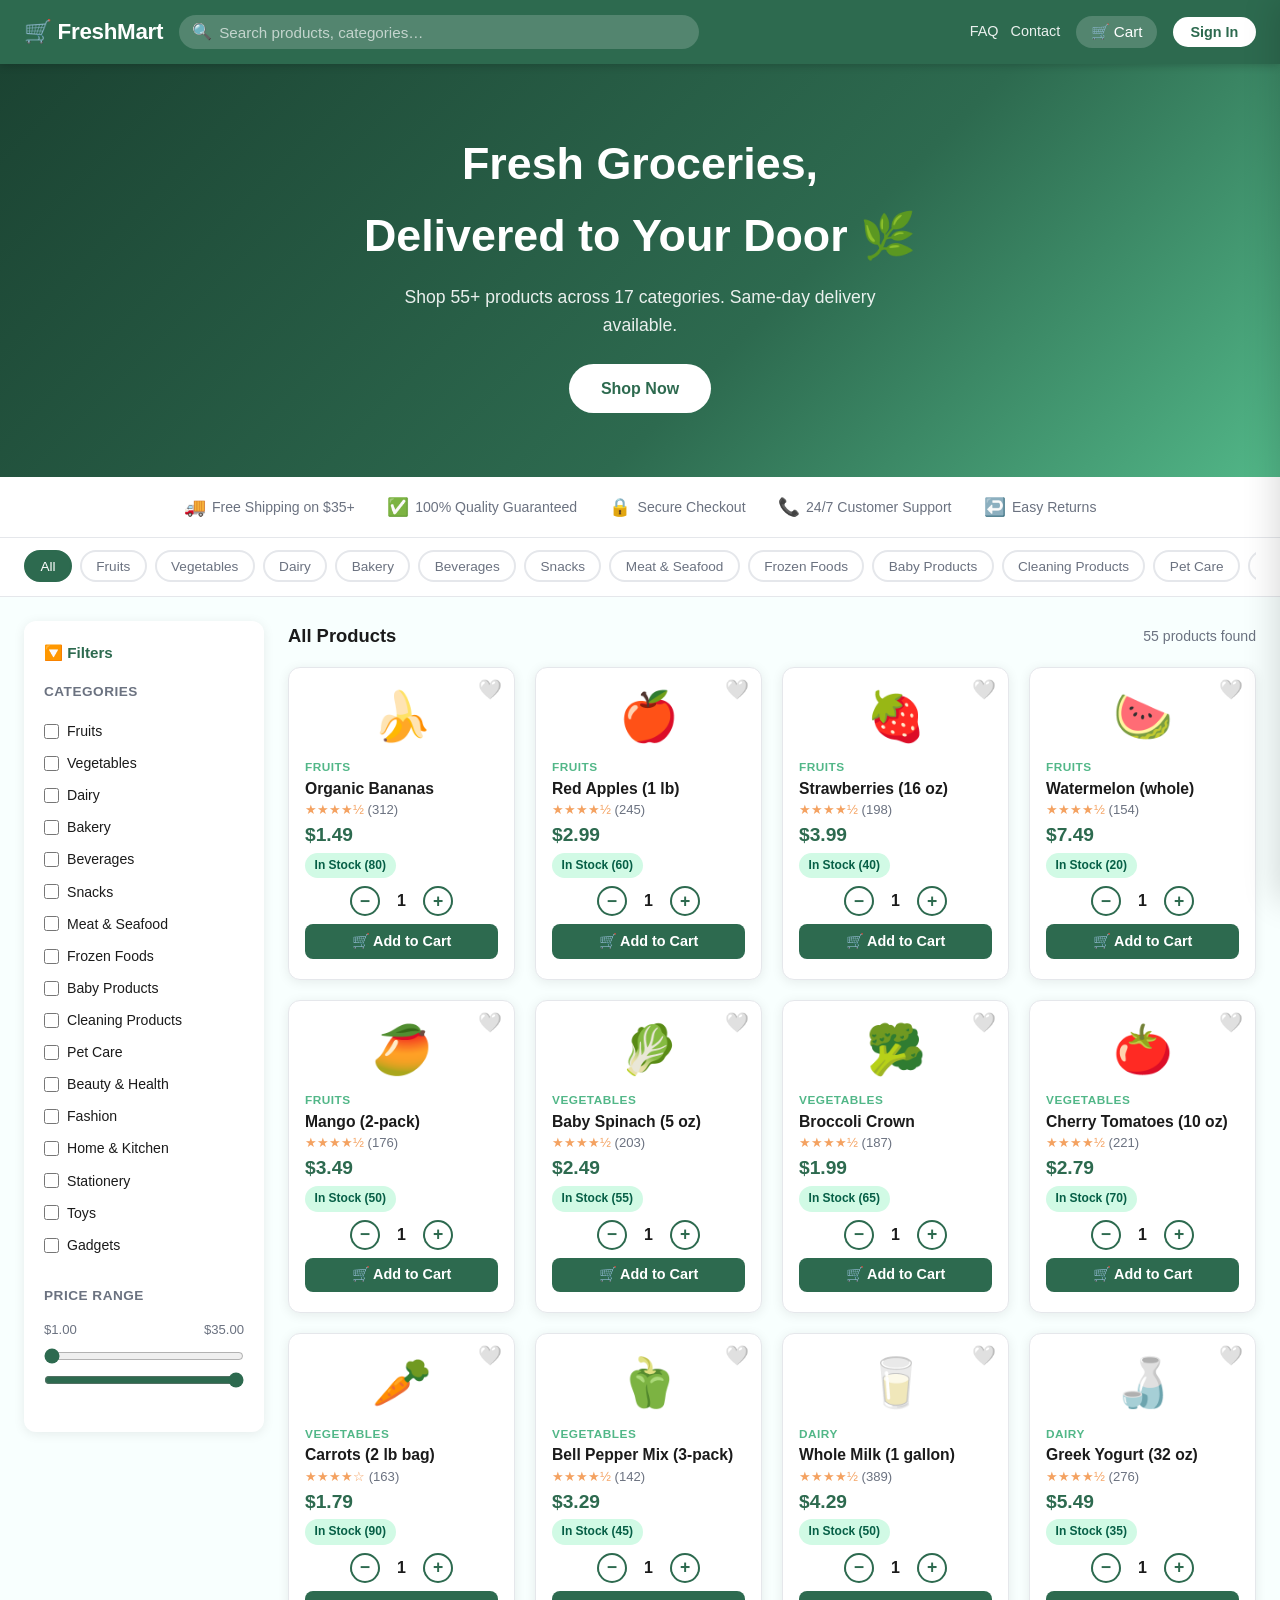
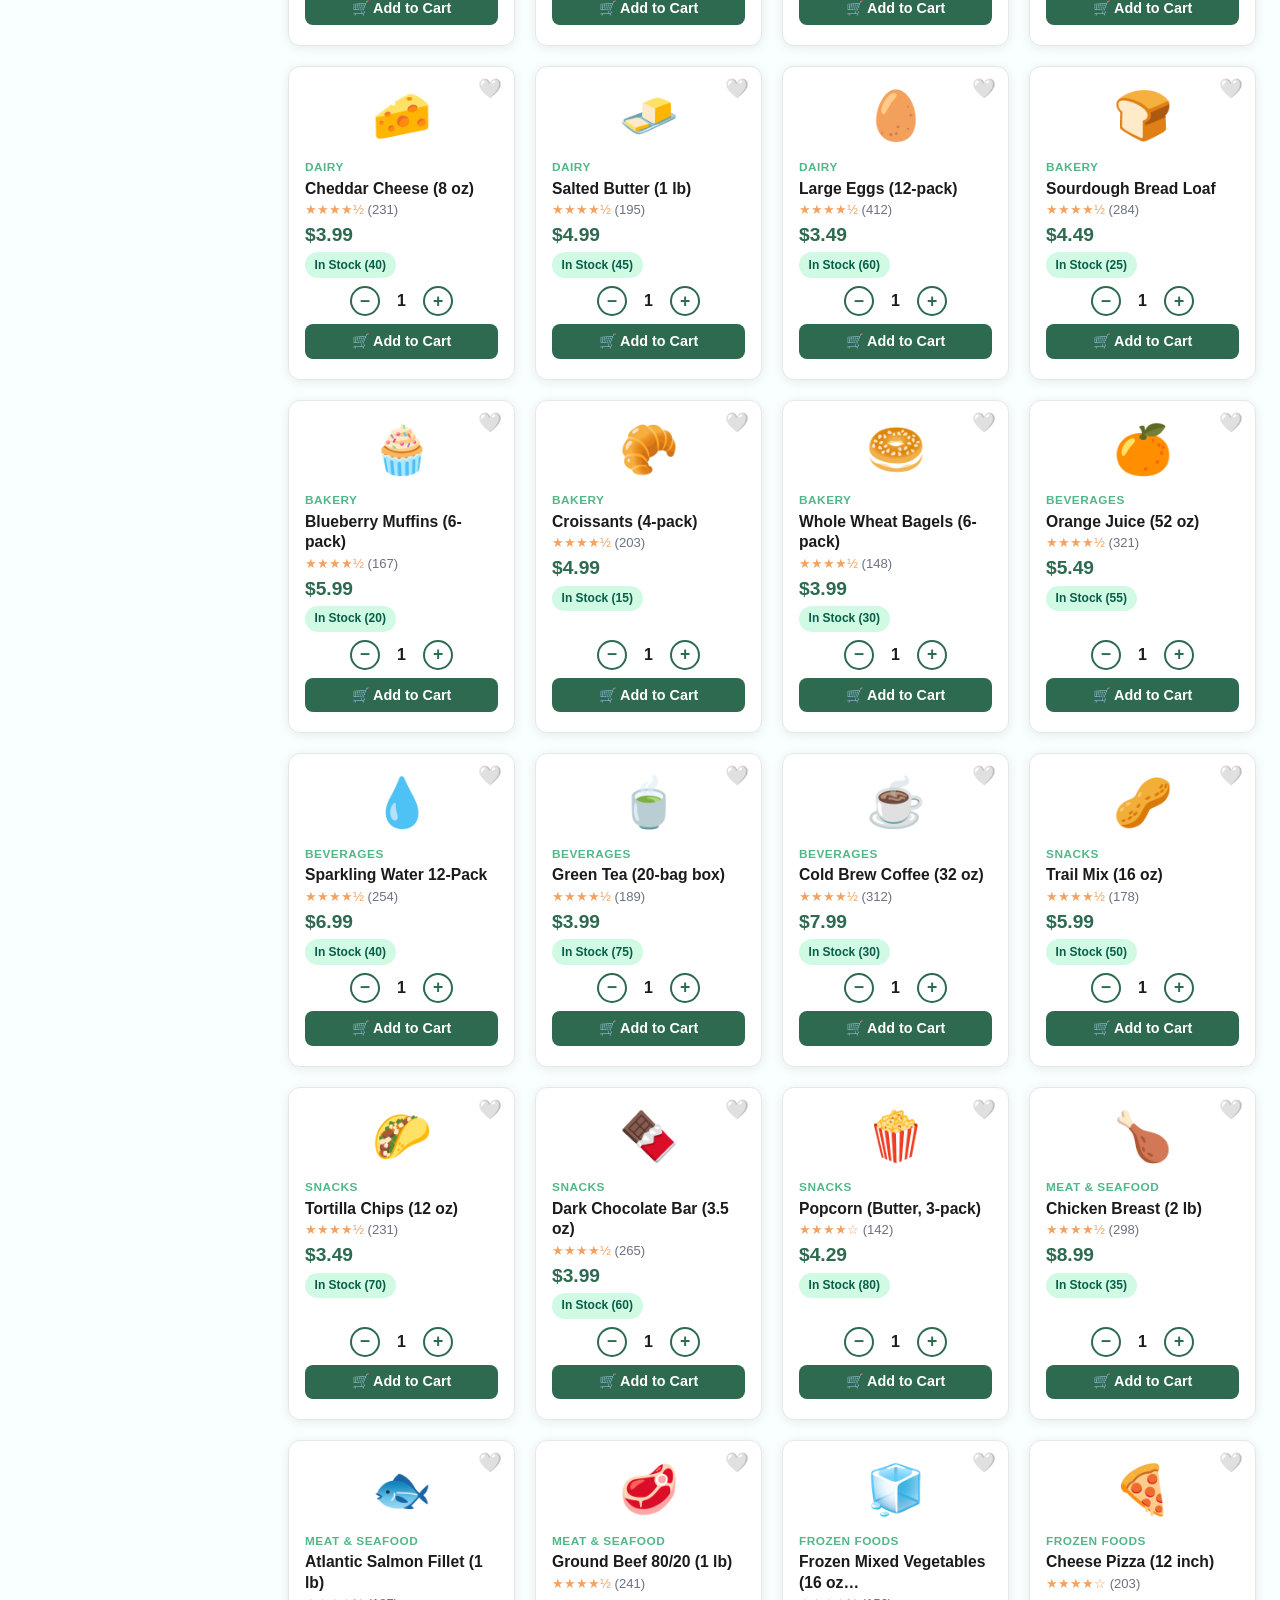
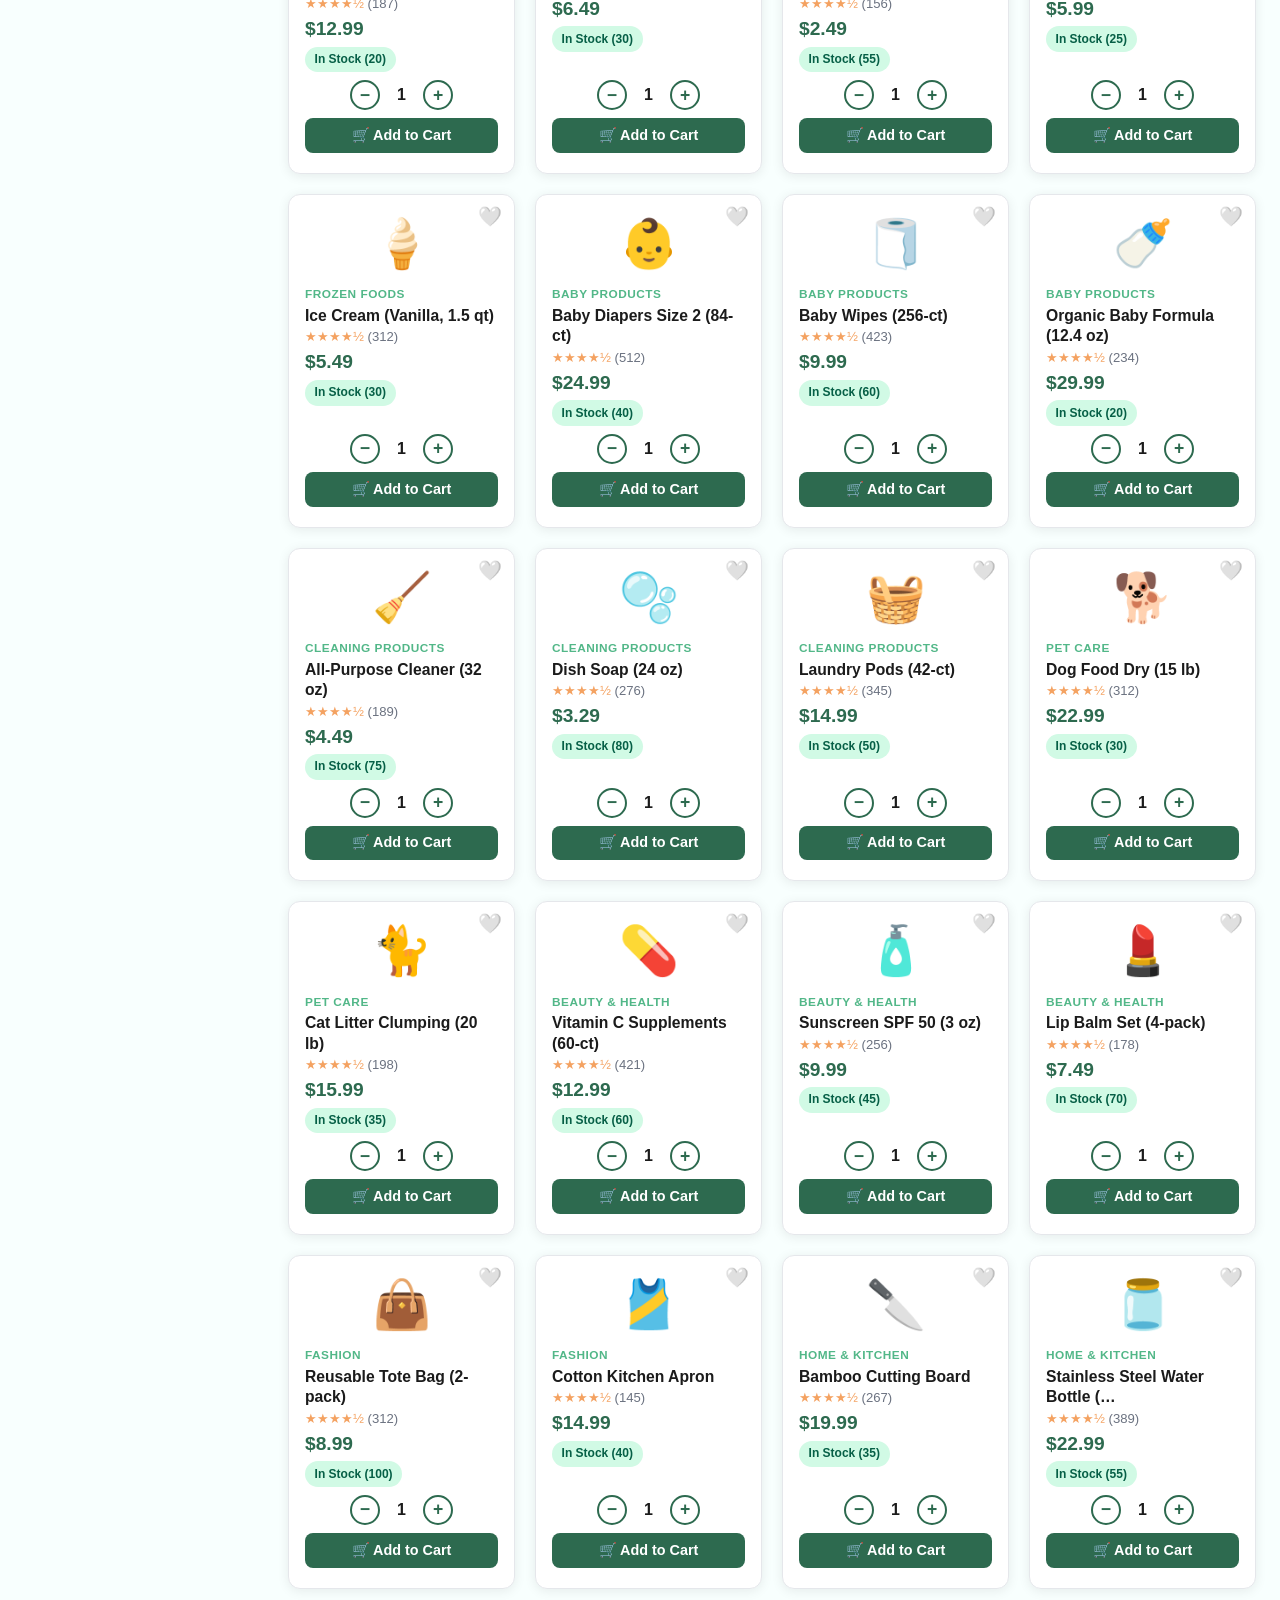
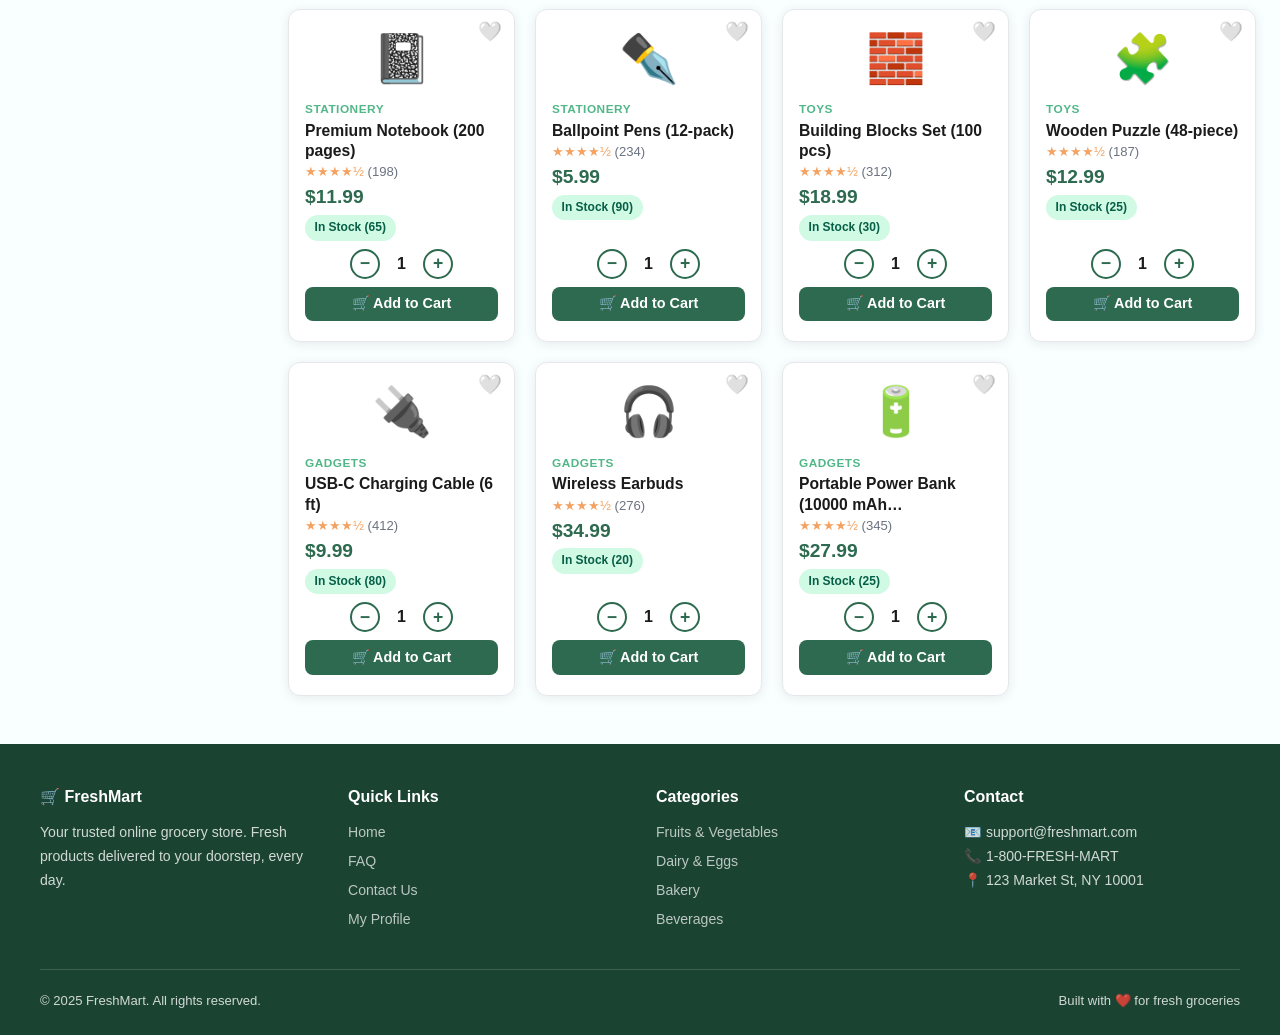
==== commit d6670327: "feat: build complete Online Grocery Operations Platform - index.html: storefront with product grid, " ====
--- a/index.html
+++ b/index.html
@@ -1,259 +1,232 @@
 <!DOCTYPE html>
 <html lang="en">
 <head>
-    <meta charset="UTF-8">
-    <meta name="viewport" content="width=device-width, initial-scale=1.0">
-    <title>SuperMart | Online Supermarket</title>
-    <link rel="stylesheet" href="style.css">
+  <meta charset="UTF-8" />
+  <meta name="viewport" content="width=device-width, initial-scale=1.0" />
+  <title>FreshMart — Online Grocery Store</title>
+  <link rel="stylesheet" href="/css/style.css" />
 </head>
 <body>
-<div id="authModal" class="modal-overlay">
-    <div class="modal-content auth-box">
-        <button class="close-btn" onclick="toggleAuthModal()">×</button>
-        
-        <div class="auth-tabs">
-            <button id="tabLogin" class="active" onclick="switchAuth('login')">Login</button>
-            <button id="tabSignup" onclick="switchAuth('signup')">Sign Up</button>
+
+<!-- ── HEADER ─────────────────────────────────────────────────────────────── -->
+<header class="site-header">
+  <button id="sidebar-toggle" title="Filters">☰</button>
+  <a href="/" class="header-logo">🛒 FreshMart</a>
+  <div class="header-search">
+    <span class="search-icon">🔍</span>
+    <input type="text" id="search-input" placeholder="Search products, categories…" autocomplete="off" />
+  </div>
+  <nav class="header-nav">
+    <a href="/faq.html">FAQ</a>
+    <a href="/contact.html">Contact</a>
+    <a href="/profile.html" id="nav-profile" style="display:none">My Profile</a>
+  </nav>
+  <button class="cart-btn" onclick="openCart()">
+    🛒 Cart
+    <span id="cart-badge">0</span>
+  </button>
+  <div id="auth-area"></div>
+</header>
+
+<!-- ── HERO ───────────────────────────────────────────────────────────────── -->
+<section class="hero">
+  <h1>Fresh Groceries,<br>Delivered to Your Door 🌿</h1>
+  <p>Shop 55+ products across 17 categories. Same-day delivery available.</p>
+  <a href="#products" class="hero-cta">Shop Now</a>
+</section>
+
+<!-- ── TRUST BAR ─────────────────────────────────────────────────────────── -->
+<div class="trust-bar">
+  <div class="trust-item"><span>🚚</span> Free Shipping on $35+</div>
+  <div class="trust-item"><span>✅</span> 100% Quality Guaranteed</div>
+  <div class="trust-item"><span>🔒</span> Secure Checkout</div>
+  <div class="trust-item"><span>📞</span> 24/7 Customer Support</div>
+  <div class="trust-item"><span>↩️</span> Easy Returns</div>
+</div>
+
+<!-- ── CATEGORY BAR ──────────────────────────────────────────────────────── -->
+<div class="category-bar-wrap">
+  <div class="category-bar" id="category-bar"></div>
+</div>
+
+<!-- ── MAIN LAYOUT ───────────────────────────────────────────────────────── -->
+<div id="sidebar-overlay"></div>
+<div class="main-layout" id="products">
+  <!-- Sidebar Filters -->
+  <aside class="filter-sidebar" id="filter-sidebar">
+    <p class="sidebar-title">🔽 Filters</p>
+    <div class="sidebar-section">
+      <h4>Categories</h4>
+      <div id="sidebar-cats"></div>
+    </div>
+    <div class="sidebar-section">
+      <h4>Price Range</h4>
+      <div class="price-range">
+        <div class="price-labels">
+          <span id="price-min-val">$0</span>
+          <span id="price-max-val">$0</span>
         </div>
-
-        <form id="loginForm" class="auth-form" onsubmit="handleLogin(event)">
-            <input type="email" id="loginEmail" placeholder="Email Address" required>
-            <input type="password" id="loginPass" placeholder="Password" required>
-            <button type="submit" class="cta-btn">Sign In</button>
-            <button type="button" class="forgot-password-btn" onclick="handleForgotPassword()">Forgot Password?</button>
-        </form>
-
-        <form id="signupForm" class="auth-form hidden" onsubmit="handleSignup(event)">
-            <input type="text" id="signupName" placeholder="Full Name" required>
-            <input type="email" id="signupEmail" placeholder="Email Address" required>
-            <input type="password" id="signupPass" placeholder="Create Password" required>
-            <button type="submit" class="cta-btn">Create Account</button>
-        </form>
-    </div>
-</div>
-
-    <header class="main-header">
-        <nav class="navbar">
-            <button class="hamburger-btn" onclick="toggleSidebar()">
-                <span></span>
-                <span></span>
-                <span></span>
-            </button>
-            <div class="logo">Super<span>Mart</span> 🛒</div>
-            <div class="search-bar">
-                <input type="text" id="searchInput" placeholder="Search for organic kale, milk, berries...">
-                <span class="search-icon">🔍</span>
-            </div>
-            <div class="nav-actions">
-                <div class="cart-container" onclick="toggleCart()">
-                    <span class="icon">🛒</span>
-                    <span id="cartCount" class="badge">0</span>
-                </div>
-                <button class="login-btn" onclick="window.location.href='admin-login.html'" style="background: #667eea; margin-right: 10px;">🛠️ Admin</button>
-                <button class="login-btn" onclick="toggleAuthModal()">Sign In</button>
-            </div>
-        </nav>
-        
-        <div class="category-bar">
-            <button class="cat-btn active" onclick="filterProducts('all', this)">All</button>
-            <button class="cat-btn" onclick="filterProducts('fruit', this)">🍌 Fruits</button>
-            <button class="cat-btn" onclick="filterProducts('veggie', this)">🥬 Vegetables</button>
-            <button class="cat-btn" onclick="filterProducts('dairy', this)">🥛 Dairy</button>
-            <button class="cat-btn" onclick="filterProducts('bakery', this)">🍞 Bakery</button>
-            <button class="cat-btn" onclick="filterProducts('baby', this)">👶 Baby</button>
-            <button class="cat-btn" onclick="filterProducts('cleaning', this)">🧹 Cleaning</button>
-            <button class="cat-btn" onclick="filterProducts('pet', this)">🐕 Pet Care</button>
-            <button class="cat-btn" onclick="filterProducts('beauty', this)">💄 Beauty</button>
-            <button class="cat-btn" onclick="filterProducts('fashion', this)">👕 Fashion</button>
-            <button class="cat-btn" onclick="filterProducts('home', this)">🏠 Home</button>
-            <button class="cat-btn" onclick="filterProducts('stationary', this)">📓 Stationary</button>
-            <button class="cat-btn" onclick="filterProducts('toys', this)">🎮 Toys</button>
-            <button class="cat-btn" onclick="filterProducts('gadgets', this)">📱 Gadgets</button>
-        </div>
-    </header>
-
-    <!-- Sidebar -->
-    <aside id="filterSidebar" class="filter-sidebar">
-        <div class="sidebar-header">
-            <h2>Filters</h2>
-            <button class="close-btn" onclick="toggleSidebar()">×</button>
-        </div>
-
-        <!-- Categories -->
-        <div class="sidebar-section">
-            <h3>Categories</h3>
-            <div class="category-list">
-                <label class="category-item">
-                    <input type="checkbox" value="fruit" onchange="applyFilters()">
-                    <span>🍌 Fruits</span>
-                </label>
-                <label class="category-item">
-                    <input type="checkbox" value="veggie" onchange="applyFilters()">
-                    <span>🥬 Vegetables</span>
-                </label>
-                <label class="category-item">
-                    <input type="checkbox" value="dairy" onchange="applyFilters()">
-                    <span>🥛 Dairy</span>
-                </label>
-                <label class="category-item">
-                    <input type="checkbox" value="bakery" onchange="applyFilters()">
-                    <span>🍞 Bakery</span>
-                </label>
-                <label class="category-item">
-                    <input type="checkbox" value="baby" onchange="applyFilters()">
-                    <span>👶 Baby</span>
-                </label>
-                <label class="category-item">
-                    <input type="checkbox" value="cleaning" onchange="applyFilters()">
-                    <span>🧹 Cleaning</span>
-                </label>
-                <label class="category-item">
-                    <input type="checkbox" value="pet" onchange="applyFilters()">
-                    <span>🐕 Pet Care</span>
-                </label>
-                <label class="category-item">
-                    <input type="checkbox" value="beauty" onchange="applyFilters()">
-                    <span>💄 Beauty</span>
-                </label>
-                <label class="category-item">
-                    <input type="checkbox" value="fashion" onchange="applyFilters()">
-                    <span>👕 Fashion</span>
-                </label>
-                <label class="category-item">
-                    <input type="checkbox" value="home" onchange="applyFilters()">
-                    <span>🏠 Home</span>
-                </label>
-                <label class="category-item">
-                    <input type="checkbox" value="stationary" onchange="applyFilters()">
-                    <span>📓 Stationary</span>
-                </label>
-                <label class="category-item">
-                    <input type="checkbox" value="toys" onchange="applyFilters()">
-                    <span>🎮 Toys</span>
-                </label>
-                <label class="category-item">
-                    <input type="checkbox" value="gadgets" onchange="applyFilters()">
-                    <span>📱 Gadgets</span>
-                </label>
-            </div>
-        </div>
-
-        <!-- Price Range Filter -->
-        <div class="sidebar-section">
-            <h3>Price Range</h3>
-            <div class="price-filter">
-                <div class="price-inputs">
-                    <div class="price-input-group">
-                        <label>Min</label>
-                        <input type="number" id="minPrice" placeholder="$0" min="0" onchange="applyFilters()">
-                    </div>
-                    <div class="price-input-group">
-                        <label>Max</label>
-                        <input type="number" id="maxPrice" placeholder="$500" min="0" onchange="applyFilters()">
-                    </div>
-                </div>
-                <div class="price-range-slider">
-                    <input type="range" id="priceSlider" min="0" max="500" value="500" oninput="updateMaxPrice(this.value)">
-                    <div class="price-display">
-                        <span id="priceMin">$0</span> - <span id="priceMax">$500</span>
-                    </div>
-                </div>
-            </div>
-        </div>
-
-        <!-- Reset Button -->
-        <button class="reset-filters-btn" onclick="resetFilters()">Reset Filters</button>
-    </aside>
-
-    <!-- Sidebar Overlay -->
-    <div id="sidebarOverlay" class="sidebar-overlay" onclick="toggleSidebar()"></div>
-
-    <div class="hero-banner">
-        <div class="hero-content">
-            <h1>🎉 Welcome to SuperMart!</h1>
-            <p>Your One-Stop Online Supermarket</p>
-            <div class="promo-code">Use Code: WELCOME for 5% OFF on First Order!</div>
-            <div class="hero-features">
-                <div class="feature-badge">✓ Free Shipping on Orders $50+</div>
-                <div class="feature-badge">✓ Fresh Quality Guaranteed</div>
-                <div class="feature-badge">✓ 24/7 Customer Support</div>
-            </div>
-        </div>
-    </div>
-
-    <main class="container">
-        <section id="productGrid" class="product-grid">
-            </section>
-    </main>
-
-    <aside id="cartSidebar" class="cart-sidebar">
-        <div class="cart-header">
-            <h2>Your Basket</h2>
-            <button class="close-btn" onclick="toggleCart()">×</button>
-        </div>
-        <div id="cartItems" class="cart-items">
-            </div>
-        <div class="cart-footer">
-            <div class="total-row">
-                <span>Subtotal:</span>
-                <span id="cartTotal">$0.00</span>
-            </div>
-            <button class="checkout-btn" onclick="checkout()">Proceed to Checkout</button>
-        </div>
-    </aside>
-
-    <div id="toast" class="toast">Added to cart!</div>
-
-    <footer>
-        <div class="footer-content">
-            <div class="footer-section">
-                <h3>About SuperMart</h3>
-                <ul>
-                    <li><a href="#">About Us</a></li>
-                    <li><a href="contact.html">Contact Us</a></li>
-                    <li><a href="#">Careers</a></li>
-                    <li><a href="#">Press</a></li>
-                </ul>
-            </div>
-            <div class="footer-section">
-                <h3>Customer Service</h3>
-                <ul>
-                    <li><a href="faq.html">FAQ</a></li>
-                    <li><a href="#">Shipping Info</a></li>
-                    <li><a href="#">Returns</a></li>
-                    <li><a href="#">Track Order</a></li>
-                </ul>
-            </div>
-            <div class="footer-section">
-                <h3>Categories</h3>
-                <ul>
-                    <li><a href="#">Fresh Produce</a></li>
-                    <li><a href="#">Dairy & Eggs</a></li>
-                    <li><a href="#">Beauty & Health</a></li>
-                    <li><a href="#">Home & Kitchen</a></li>
-                </ul>
-            </div>
-            <div class="footer-section">
-                <h3>Connect</h3>
-                <ul>
-                    <li><a href="#">Blog</a></li>
-                    <li><a href="#">Newsletter</a></li>
-                    <li><a href="#">Mobile App</a></li>
-                    <li><a href="#">Loyalty Program</a></li>
-                </ul>
-                <div class="social-links">
-                    <a href="#" title="Facebook">f</a>
-                    <a href="#" title="Twitter">𝕏</a>
-                    <a href="#" title="Instagram">📷</a>
-                    <a href="#" title="LinkedIn">in</a>
-                </div>
-            </div>
-        </div>
-        <div class="footer-bottom">
-            <p>&copy; 2026 SuperMart. All rights reserved. | <a href="#" style="color: #bdc3c7;">Privacy Policy</a> | <a href="#" style="color: #bdc3c7;">Terms & Conditions</a> | <a href="admin-login.html" style="color: #fbbf24;">Admin</a></p>
-        </div>
-    </footer>
-
-    <script src="script.js"></script>
+        <input type="range" id="price-min" />
+        <input type="range" id="price-max" />
+      </div>
+    </div>
+  </aside>
+
+  <!-- Products -->
+  <main class="products-area">
+    <div class="products-header">
+      <h2>All Products</h2>
+      <span id="product-count"></span>
+    </div>
+    <div class="product-grid" id="product-grid"></div>
+  </main>
+</div>
+
+<!-- ── CART SIDEBAR ──────────────────────────────────────────────────────── -->
+<div id="cart-overlay"></div>
+<aside id="cart-panel">
+  <div class="cart-header">
+    <h3>🛒 Your Cart</h3>
+    <button class="cart-close" onclick="closeCart()">✕</button>
+  </div>
+  <div class="cart-body">
+    <div id="cart-empty" style="display:none;">
+      <span>🛒</span>
+      <p>Your cart is empty</p>
+    </div>
+    <div id="cart-items"></div>
+  </div>
+  <div id="cart-footer" style="display:none;">
+    <div id="coupon-section"></div>
+    <div id="cart-pricing"></div>
+    <button class="btn-checkout" onclick="handleCartCheckout()">Proceed to Checkout →</button>
+  </div>
+</aside>
+
+<!-- ── SIGN IN MODAL ──────────────────────────────────────────────────────── -->
+<div class="modal-overlay" id="signin-modal">
+  <div class="modal">
+    <button class="modal-close" onclick="closeAllModals()">✕</button>
+    <h2>👋 Sign In</h2>
+    <form onsubmit="handleSignIn(event)">
+      <div class="form-group">
+        <label>Email Address</label>
+        <input type="email" id="si-email" placeholder="your@email.com" required />
+      </div>
+      <div class="form-group">
+        <label>Password</label>
+        <input type="password" id="si-pass" placeholder="Your password" required />
+      </div>
+      <div class="field-error" id="si-error"></div>
+      <button type="submit" class="btn-primary" style="margin-top:.5rem">Sign In</button>
+    </form>
+    <div class="modal-switch">
+      <a onclick="openModal('forgot-modal')">Forgot password?</a> &nbsp;·&nbsp;
+      Don't have an account? <a onclick="openModal('signup-modal')">Sign Up</a>
+    </div>
+  </div>
+</div>
+
+<!-- ── SIGN UP MODAL ──────────────────────────────────────────────────────── -->
+<div class="modal-overlay" id="signup-modal">
+  <div class="modal">
+    <button class="modal-close" onclick="closeAllModals()">✕</button>
+    <h2>🌿 Create Account</h2>
+    <form onsubmit="handleSignUp(event)">
+      <div class="form-group">
+        <label>Full Name</label>
+        <input type="text" id="su-name" placeholder="John Doe" required />
+      </div>
+      <div class="form-group">
+        <label>Email Address</label>
+        <input type="email" id="su-email" placeholder="your@email.com" required />
+      </div>
+      <div class="form-group">
+        <label>Password</label>
+        <input type="password" id="su-pass" placeholder="Min. 6 characters" required />
+      </div>
+      <div class="form-group">
+        <label>Confirm Password</label>
+        <input type="password" id="su-pass2" placeholder="Repeat password" required />
+      </div>
+      <div class="field-error" id="su-error"></div>
+      <button type="submit" class="btn-primary" style="margin-top:.5rem">Create Account</button>
+    </form>
+    <div class="modal-switch">
+      Already have an account? <a onclick="openModal('signin-modal')">Sign In</a>
+    </div>
+  </div>
+</div>
+
+<!-- ── FORGOT PASSWORD MODAL ─────────────────────────────────────────────── -->
+<div class="modal-overlay" id="forgot-modal">
+  <div class="modal">
+    <button class="modal-close" onclick="closeAllModals()">✕</button>
+    <h2>🔑 Reset Password</h2>
+    <p>Enter your email address and we'll send you a reset link.</p>
+    <form onsubmit="handleForgotPassword(event)">
+      <div class="form-group">
+        <label>Email Address</label>
+        <input type="email" id="fp-email" placeholder="your@email.com" required />
+      </div>
+      <div class="field-error" id="fp-error"></div>
+      <div class="field-success" id="fp-msg" style="display:none;margin-bottom:.75rem"></div>
+      <button type="submit" class="btn-primary">Send Reset Link</button>
+    </form>
+    <div class="modal-switch">
+      <a onclick="openModal('signin-modal')">← Back to Sign In</a>
+    </div>
+  </div>
+</div>
+
+<!-- ── FOOTER ─────────────────────────────────────────────────────────────── -->
+<footer class="site-footer">
+  <div class="footer-grid">
+    <div class="footer-col">
+      <h4>🛒 FreshMart</h4>
+      <p>Your trusted online grocery store. Fresh products delivered to your doorstep, every day.</p>
+    </div>
+    <div class="footer-col">
+      <h4>Quick Links</h4>
+      <a href="/">Home</a>
+      <a href="/faq.html">FAQ</a>
+      <a href="/contact.html">Contact Us</a>
+      <a href="/profile.html">My Profile</a>
+    </div>
+    <div class="footer-col">
+      <h4>Categories</h4>
+      <a href="#">Fruits & Vegetables</a>
+      <a href="#">Dairy & Eggs</a>
+      <a href="#">Bakery</a>
+      <a href="#">Beverages</a>
+    </div>
+    <div class="footer-col">
+      <h4>Contact</h4>
+      <p>📧 support@freshmart.com</p>
+      <p>📞 1-800-FRESH-MART</p>
+      <p>📍 123 Market St, NY 10001</p>
+    </div>
+  </div>
+  <div class="footer-bottom">
+    <span>© 2025 FreshMart. All rights reserved.</span>
+    <span>Built with ❤️ for fresh groceries</span>
+  </div>
+</footer>
+
+<!-- ── SCRIPTS ───────────────────────────────────────────────────────────── -->
+<script src="/firebase-config.js"></script>
+<script src="/js/utils.js"></script>
+<script src="/js/data.js"></script>
+<script src="/js/auth.js"></script>
+<script src="/js/cart.js"></script>
+<script src="/js/app.js"></script>
+<script>
+  // Show nav profile link when logged in
+  document.addEventListener('DOMContentLoaded', () => {
+    const s = getSession();
+    const navProfile = document.getElementById('nav-profile');
+    if (navProfile && s) navProfile.style.display = 'inline';
+  });
+</script>
 </body>
-</html>+</html>
--- a/css/style.css
+++ b/css/style.css
@@ -0,0 +1,894 @@
+/* css/style.css — Main storefront styles */
+
+/* ── CSS Variables ────────────────────────────────────────────────────────── */
+:root {
+  --primary:    #2d6a4f;
+  --primary-dk: #1b4332;
+  --secondary:  #52b788;
+  --accent:     #95d5b2;
+  --bg:         #f8fffe;
+  --card-bg:    #ffffff;
+  --text:       #1b1b1b;
+  --text-muted: #6b7280;
+  --border:     #e5e7eb;
+  --shadow:     0 2px 12px rgba(0,0,0,.08);
+  --shadow-lg:  0 8px 32px rgba(0,0,0,.14);
+  --radius:     12px;
+  --radius-sm:  8px;
+  --transition: .2s ease;
+  --header-h:   64px;
+}
+
+/* ── Reset ───────────────────────────────────────────────────────────────── */
+*, *::before, *::after { box-sizing: border-box; margin: 0; padding: 0; }
+html { scroll-behavior: smooth; }
+body {
+  font-family: -apple-system, BlinkMacSystemFont, 'Segoe UI', Roboto, sans-serif;
+  background: var(--bg);
+  color: var(--text);
+  line-height: 1.6;
+  min-height: 100vh;
+}
+a { color: var(--primary); text-decoration: none; }
+a:hover { text-decoration: underline; }
+button { cursor: pointer; border: none; background: none; font-family: inherit; }
+img { max-width: 100%; }
+input, select, textarea { font-family: inherit; }
+
+/* ── Header ──────────────────────────────────────────────────────────────── */
+.site-header {
+  position: sticky;
+  top: 0;
+  z-index: 100;
+  height: var(--header-h);
+  background: var(--primary);
+  color: white;
+  display: flex;
+  align-items: center;
+  padding: 0 1.5rem;
+  gap: 1rem;
+  box-shadow: 0 2px 8px rgba(0,0,0,.18);
+}
+.header-logo {
+  font-size: 1.4rem;
+  font-weight: 800;
+  white-space: nowrap;
+  color: white;
+  text-decoration: none;
+  letter-spacing: -.3px;
+}
+.header-logo:hover { text-decoration: none; opacity: .9; }
+
+.header-search {
+  flex: 1;
+  max-width: 520px;
+  position: relative;
+}
+.header-search input {
+  width: 100%;
+  padding: .55rem 1rem .55rem 2.5rem;
+  border-radius: 24px;
+  border: none;
+  font-size: .95rem;
+  outline: none;
+  background: rgba(255,255,255,.18);
+  color: white;
+}
+.header-search input::placeholder { color: rgba(255,255,255,.65); }
+.header-search input:focus { background: rgba(255,255,255,.28); }
+.header-search .search-icon { position: absolute; left: .8rem; top: 50%; transform: translateY(-50%); pointer-events: none; }
+
+.header-nav { display: flex; align-items: center; gap: .75rem; margin-left: auto; }
+.header-nav a { color: rgba(255,255,255,.9); font-size: .9rem; }
+.header-nav a:hover { color: white; text-decoration: none; }
+
+.cart-btn {
+  position: relative;
+  background: rgba(255,255,255,.18);
+  border-radius: 50px;
+  padding: .45rem .9rem;
+  color: white;
+  font-size: .95rem;
+  display: flex;
+  align-items: center;
+  gap: .4rem;
+  transition: background var(--transition);
+}
+.cart-btn:hover { background: rgba(255,255,255,.3); }
+#cart-badge {
+  position: absolute;
+  top: -6px; right: -6px;
+  background: #e63946;
+  color: white;
+  font-size: .68rem;
+  font-weight: 700;
+  width: 20px; height: 20px;
+  border-radius: 50%;
+  display: none;
+  align-items: center;
+  justify-content: center;
+}
+
+.btn-signin {
+  background: white;
+  color: var(--primary);
+  border-radius: 24px;
+  padding: .45rem 1.1rem;
+  font-weight: 600;
+  font-size: .9rem;
+  transition: all var(--transition);
+}
+.btn-signin:hover { background: var(--accent); }
+
+.user-menu { position: relative; }
+.user-avatar {
+  width: 36px; height: 36px;
+  border-radius: 50%;
+  background: var(--accent);
+  color: var(--primary-dk);
+  font-weight: 700;
+  display: inline-flex;
+  align-items: center;
+  justify-content: center;
+  cursor: pointer;
+}
+.user-name { color: white; font-size: .9rem; cursor: pointer; }
+.user-dropdown {
+  display: none;
+  position: absolute;
+  top: calc(100% + 8px);
+  right: 0;
+  background: var(--card-bg);
+  border-radius: var(--radius-sm);
+  box-shadow: var(--shadow-lg);
+  min-width: 180px;
+  overflow: hidden;
+  z-index: 200;
+}
+.user-menu:hover .user-dropdown { display: block; }
+.user-dropdown a, .user-dropdown .logout-btn {
+  display: block;
+  padding: .65rem 1rem;
+  color: var(--text);
+  font-size: .9rem;
+  width: 100%;
+  text-align: left;
+  transition: background var(--transition);
+}
+.user-dropdown a:hover, .user-dropdown .logout-btn:hover { background: var(--bg); text-decoration: none; }
+
+#sidebar-toggle {
+  display: none;
+  background: rgba(255,255,255,.18);
+  color: white;
+  padding: .4rem .7rem;
+  border-radius: var(--radius-sm);
+  font-size: 1.1rem;
+}
+
+/* ── Hero ─────────────────────────────────────────────────────────────────── */
+.hero {
+  background: linear-gradient(135deg, var(--primary-dk) 0%, var(--primary) 60%, var(--secondary) 100%);
+  color: white;
+  padding: 4rem 1.5rem;
+  text-align: center;
+}
+.hero h1 { font-size: clamp(1.8rem, 4vw, 2.8rem); font-weight: 800; margin-bottom: .75rem; }
+.hero p  { font-size: 1.1rem; opacity: .9; max-width: 500px; margin: 0 auto 1.5rem; }
+.hero-cta {
+  display: inline-block;
+  background: white;
+  color: var(--primary);
+  border-radius: 50px;
+  padding: .75rem 2rem;
+  font-weight: 700;
+  font-size: 1rem;
+  transition: all var(--transition);
+}
+.hero-cta:hover { background: var(--accent); text-decoration: none; transform: translateY(-2px); }
+
+/* ── Trust bar ───────────────────────────────────────────────────────────── */
+.trust-bar {
+  display: flex;
+  justify-content: center;
+  gap: 2rem;
+  flex-wrap: wrap;
+  padding: 1rem 1.5rem;
+  background: var(--card-bg);
+  border-bottom: 1px solid var(--border);
+}
+.trust-item { display: flex; align-items: center; gap: .4rem; font-size: .88rem; color: var(--text-muted); }
+.trust-item span { font-size: 1.1rem; }
+
+/* ── Category bar ───────────────────────────────────────────────────────── */
+.category-bar-wrap {
+  background: var(--card-bg);
+  padding: .75rem 1.5rem;
+  border-bottom: 1px solid var(--border);
+  position: sticky;
+  top: var(--header-h);
+  z-index: 90;
+}
+.category-bar {
+  display: flex;
+  gap: .5rem;
+  overflow-x: auto;
+  scrollbar-width: none;
+  padding-bottom: 2px;
+}
+.category-bar::-webkit-scrollbar { display: none; }
+.cat-btn {
+  flex-shrink: 0;
+  padding: .4rem .9rem;
+  border-radius: 50px;
+  border: 2px solid var(--border);
+  font-size: .85rem;
+  font-weight: 500;
+  color: var(--text-muted);
+  background: white;
+  transition: all var(--transition);
+}
+.cat-btn:hover, .cat-btn.active {
+  background: var(--primary);
+  border-color: var(--primary);
+  color: white;
+}
+
+/* ── Main layout ─────────────────────────────────────────────────────────── */
+.main-layout {
+  display: flex;
+  gap: 1.5rem;
+  max-width: 1400px;
+  margin: 0 auto;
+  padding: 1.5rem 1.5rem 3rem;
+  align-items: flex-start;
+}
+
+/* ── Sidebar ──────────────────────────────────────────────────────────────── */
+.filter-sidebar {
+  width: 240px;
+  flex-shrink: 0;
+  background: var(--card-bg);
+  border-radius: var(--radius);
+  padding: 1.25rem;
+  box-shadow: var(--shadow);
+  position: sticky;
+  top: calc(var(--header-h) + 64px);
+}
+.sidebar-title { font-weight: 700; font-size: .95rem; margin-bottom: 1rem; color: var(--primary); }
+.sidebar-section { margin-bottom: 1.5rem; }
+.sidebar-section h4 { font-size: .85rem; font-weight: 600; text-transform: uppercase; letter-spacing: .5px; color: var(--text-muted); margin-bottom: .75rem; }
+
+.sidebar-cat-label {
+  display: flex;
+  align-items: center;
+  gap: .5rem;
+  font-size: .88rem;
+  padding: .3rem 0;
+  cursor: pointer;
+}
+.sidebar-cat-label input { accent-color: var(--primary); width: 15px; height: 15px; }
+
+.price-range { display: flex; flex-direction: column; gap: .5rem; }
+.price-labels { display: flex; justify-content: space-between; font-size: .82rem; color: var(--text-muted); }
+input[type="range"] { width: 100%; accent-color: var(--primary); }
+
+/* ── Product grid ─────────────────────────────────────────────────────────── */
+.products-area { flex: 1; min-width: 0; }
+.products-header {
+  display: flex;
+  align-items: center;
+  justify-content: space-between;
+  margin-bottom: 1rem;
+  flex-wrap: wrap;
+  gap: .5rem;
+}
+.products-header h2 { font-size: 1.15rem; font-weight: 700; }
+#product-count { font-size: .88rem; color: var(--text-muted); }
+
+.product-grid {
+  display: grid;
+  grid-template-columns: repeat(auto-fill, minmax(220px, 1fr));
+  gap: 1.25rem;
+}
+
+.product-card {
+  background: var(--card-bg);
+  border-radius: var(--radius);
+  box-shadow: var(--shadow);
+  padding: 1.25rem 1rem;
+  position: relative;
+  display: flex;
+  flex-direction: column;
+  gap: .5rem;
+  transition: transform var(--transition), box-shadow var(--transition);
+  border: 1px solid var(--border);
+}
+.product-card:hover { transform: translateY(-4px); box-shadow: var(--shadow-lg); }
+.product-card.disabled { opacity: .65; }
+
+.wishlist-btn {
+  position: absolute;
+  top: .75rem; right: .75rem;
+  font-size: 1.2rem;
+  background: none;
+  line-height: 1;
+  transition: transform var(--transition);
+}
+.wishlist-btn:hover { transform: scale(1.25); }
+
+.product-icon { font-size: 3rem; text-align: center; line-height: 1.2; }
+.product-category { font-size: .74rem; text-transform: uppercase; letter-spacing: .5px; color: var(--secondary); font-weight: 600; }
+.product-name { font-size: .98rem; font-weight: 700; line-height: 1.3; }
+.product-rating { font-size: .82rem; color: #f4a261; }
+.review-count { color: var(--text-muted); }
+.product-price { font-size: 1.2rem; font-weight: 800; color: var(--primary); }
+
+.stock-badge {
+  font-size: .75rem;
+  font-weight: 600;
+  padding: .2rem .6rem;
+  border-radius: 50px;
+  display: inline-block;
+}
+.stock-badge.in-stock   { background: #d1fae5; color: #065f46; }
+.stock-badge.low-stock  { background: #fef3c7; color: #92400e; }
+.stock-badge.out-of-stock { background: #fee2e2; color: #991b1b; }
+
+.product-actions { margin-top: auto; display: flex; flex-direction: column; gap: .5rem; }
+.qty-selector { display: flex; align-items: center; gap: .6rem; justify-content: center; }
+.qty-btn {
+  width: 30px; height: 30px;
+  border-radius: 50%;
+  border: 2px solid var(--primary);
+  color: var(--primary);
+  font-size: 1.1rem;
+  font-weight: 700;
+  display: flex; align-items: center; justify-content: center;
+  transition: all var(--transition);
+}
+.qty-btn:hover { background: var(--primary); color: white; }
+.qty-val, .qty-display { font-weight: 700; min-width: 24px; text-align: center; }
+.btn-add-cart {
+  background: var(--primary);
+  color: white;
+  border-radius: var(--radius-sm);
+  padding: .55rem;
+  font-size: .9rem;
+  font-weight: 600;
+  width: 100%;
+  transition: background var(--transition);
+}
+.btn-add-cart:hover:not(:disabled) { background: var(--primary-dk); }
+.btn-add-cart:disabled { background: var(--border); color: var(--text-muted); cursor: not-allowed; }
+
+.no-results {
+  grid-column: 1 / -1;
+  text-align: center;
+  padding: 4rem 1rem;
+  display: flex;
+  flex-direction: column;
+  align-items: center;
+  gap: 1rem;
+  color: var(--text-muted);
+}
+.no-results span { font-size: 3rem; }
+.no-results button {
+  background: var(--primary);
+  color: white;
+  padding: .55rem 1.25rem;
+  border-radius: var(--radius-sm);
+  font-weight: 600;
+}
+
+/* ── Cart overlay & panel ─────────────────────────────────────────────────── */
+#cart-overlay {
+  position: fixed; inset: 0;
+  background: rgba(0,0,0,.4);
+  z-index: 300;
+  opacity: 0;
+  pointer-events: none;
+  transition: opacity .25s;
+}
+#cart-overlay.show { opacity: 1; pointer-events: all; }
+
+#cart-panel {
+  position: fixed;
+  top: 0; right: 0;
+  width: min(420px, 100vw);
+  height: 100vh;
+  background: var(--card-bg);
+  z-index: 301;
+  display: flex;
+  flex-direction: column;
+  transform: translateX(100%);
+  transition: transform .3s cubic-bezier(.4,0,.2,1);
+  box-shadow: -4px 0 32px rgba(0,0,0,.15);
+}
+#cart-panel.open { transform: translateX(0); }
+
+.cart-header {
+  padding: 1.25rem;
+  display: flex;
+  align-items: center;
+  justify-content: space-between;
+  border-bottom: 1px solid var(--border);
+}
+.cart-header h3 { font-size: 1.1rem; font-weight: 700; }
+.cart-close {
+  font-size: 1.4rem;
+  color: var(--text-muted);
+  width: 32px; height: 32px;
+  border-radius: 50%;
+  display: flex; align-items: center; justify-content: center;
+  transition: background var(--transition);
+}
+.cart-close:hover { background: var(--bg); }
+
+.cart-body {
+  flex: 1;
+  overflow-y: auto;
+  padding: 1rem;
+  display: flex;
+  flex-direction: column;
+  gap: .5rem;
+}
+
+#cart-empty {
+  display: flex;
+  flex-direction: column;
+  align-items: center;
+  justify-content: center;
+  gap: .75rem;
+  flex: 1;
+  color: var(--text-muted);
+  font-size: .95rem;
+}
+#cart-empty span { font-size: 3rem; }
+
+.cart-item {
+  display: flex;
+  align-items: center;
+  gap: .65rem;
+  background: var(--bg);
+  border-radius: var(--radius-sm);
+  padding: .6rem .8rem;
+}
+.cart-item-icon { font-size: 1.6rem; }
+.cart-item-info { flex: 1; min-width: 0; }
+.cart-item-name { font-size: .88rem; font-weight: 600; white-space: nowrap; overflow: hidden; text-overflow: ellipsis; }
+.cart-item-price { font-size: .78rem; color: var(--text-muted); }
+.cart-item-controls { display: flex; align-items: center; gap: .35rem; }
+.cart-item-right { display: flex; flex-direction: column; align-items: flex-end; gap: .2rem; }
+.cart-item-sub { font-size: .9rem; font-weight: 700; color: var(--primary); }
+.cart-remove { color: #e63946; font-size: .85rem; width: 22px; height: 22px; display: flex; align-items: center; justify-content: center; border-radius: 50%; transition: background var(--transition); }
+.cart-remove:hover { background: #fee2e2; }
+
+#cart-footer { padding: 1rem; border-top: 1px solid var(--border); }
+.coupon-row { display: flex; gap: .5rem; margin-bottom: .75rem; }
+.coupon-row input { flex: 1; padding: .5rem .75rem; border: 1px solid var(--border); border-radius: var(--radius-sm); font-size: .88rem; }
+.coupon-row button { background: var(--primary); color: white; border-radius: var(--radius-sm); padding: .5rem .9rem; font-size: .88rem; font-weight: 600; }
+.coupon-applied { background: #d1fae5; border-radius: var(--radius-sm); padding: .5rem .75rem; display: flex; align-items: center; justify-content: space-between; font-size: .85rem; margin-bottom: .75rem; }
+.coupon-remove { color: #dc2626; font-size: .8rem; background: none; text-decoration: underline; }
+
+.pricing-row { display: flex; justify-content: space-between; font-size: .88rem; padding: .2rem 0; }
+.pricing-row.discount span { color: #16a34a; }
+.pricing-row.total { font-size: 1rem; font-weight: 800; padding-top: .4rem; border-top: 1px solid var(--border); margin-top: .25rem; }
+
+.btn-checkout {
+  display: block;
+  width: 100%;
+  background: var(--primary);
+  color: white;
+  border-radius: var(--radius-sm);
+  padding: .75rem;
+  font-size: 1rem;
+  font-weight: 700;
+  text-align: center;
+  margin-top: .75rem;
+  transition: background var(--transition);
+}
+.btn-checkout:hover { background: var(--primary-dk); text-decoration: none; }
+
+/* ── Modals ──────────────────────────────────────────────────────────────── */
+.modal-overlay {
+  position: fixed; inset: 0;
+  background: rgba(0,0,0,.5);
+  z-index: 400;
+  display: none;
+  align-items: center;
+  justify-content: center;
+  padding: 1rem;
+}
+.modal-overlay.open { display: flex; }
+body.modal-open { overflow: hidden; }
+
+.modal {
+  background: var(--card-bg);
+  border-radius: var(--radius);
+  padding: 2rem;
+  width: 100%;
+  max-width: 420px;
+  box-shadow: var(--shadow-lg);
+  position: relative;
+  animation: slideUp .25s ease;
+}
+@keyframes slideUp { from { transform: translateY(30px); opacity: 0; } to { transform: translateY(0); opacity: 1; } }
+
+.modal-close {
+  position: absolute;
+  top: 1rem; right: 1rem;
+  font-size: 1.3rem;
+  color: var(--text-muted);
+  width: 30px; height: 30px;
+  border-radius: 50%;
+  display: flex; align-items: center; justify-content: center;
+  transition: background var(--transition);
+}
+.modal-close:hover { background: var(--bg); }
+
+.modal h2 { font-size: 1.4rem; font-weight: 800; margin-bottom: 1.25rem; color: var(--primary); }
+.modal p  { font-size: .9rem; color: var(--text-muted); margin-bottom: 1rem; }
+
+.form-group { margin-bottom: 1rem; }
+.form-group label { display: block; font-size: .85rem; font-weight: 600; margin-bottom: .35rem; }
+.form-group input, .form-group select, .form-group textarea {
+  width: 100%;
+  padding: .6rem .85rem;
+  border: 1.5px solid var(--border);
+  border-radius: var(--radius-sm);
+  font-size: .92rem;
+  transition: border var(--transition);
+  outline: none;
+  background: white;
+}
+.form-group input:focus, .form-group select:focus, .form-group textarea:focus {
+  border-color: var(--secondary);
+}
+.form-group textarea { resize: vertical; min-height: 90px; }
+.field-error { display: none; color: #dc2626; font-size: .78rem; margin-top: .25rem; }
+.field-success { color: #16a34a; font-size: .85rem; padding: .4rem .75rem; background: #d1fae5; border-radius: var(--radius-sm); }
+
+.btn-primary {
+  width: 100%;
+  background: var(--primary);
+  color: white;
+  border-radius: var(--radius-sm);
+  padding: .7rem;
+  font-size: .96rem;
+  font-weight: 700;
+  transition: background var(--transition);
+}
+.btn-primary:hover { background: var(--primary-dk); }
+
+.modal-switch { text-align: center; font-size: .88rem; color: var(--text-muted); margin-top: .75rem; }
+.modal-switch a { color: var(--primary); font-weight: 600; cursor: pointer; }
+
+/* ── Toast ────────────────────────────────────────────────────────────────── */
+#toast-container {
+  position: fixed;
+  bottom: 1.5rem; right: 1.5rem;
+  z-index: 9999;
+  display: flex;
+  flex-direction: column;
+  gap: .5rem;
+  max-width: 320px;
+}
+.toast {
+  display: flex;
+  align-items: center;
+  gap: .6rem;
+  background: #1f2937;
+  color: white;
+  padding: .7rem 1rem;
+  border-radius: var(--radius-sm);
+  font-size: .88rem;
+  box-shadow: var(--shadow-lg);
+  opacity: 0;
+  transform: translateX(30px);
+  transition: opacity .3s, transform .3s;
+}
+.toast.show { opacity: 1; transform: translateX(0); }
+.toast-success { border-left: 4px solid #22c55e; }
+.toast-error   { border-left: 4px solid #ef4444; }
+.toast-info    { border-left: 4px solid #3b82f6; }
+.toast-warning { border-left: 4px solid #f59e0b; }
+
+/* ── Footer ──────────────────────────────────────────────────────────────── */
+.site-footer {
+  background: var(--primary-dk);
+  color: rgba(255,255,255,.8);
+  padding: 2.5rem 1.5rem 1.5rem;
+}
+.footer-grid {
+  max-width: 1200px;
+  margin: 0 auto;
+  display: grid;
+  grid-template-columns: repeat(auto-fit, minmax(200px, 1fr));
+  gap: 2rem;
+  margin-bottom: 2rem;
+}
+.footer-col h4 { color: white; font-size: 1rem; margin-bottom: .75rem; }
+.footer-col a  { display: block; color: rgba(255,255,255,.7); font-size: .88rem; margin-bottom: .4rem; }
+.footer-col a:hover { color: var(--accent); text-decoration: none; }
+.footer-col p  { font-size: .88rem; line-height: 1.7; }
+.footer-bottom {
+  max-width: 1200px;
+  margin: 0 auto;
+  padding-top: 1.25rem;
+  border-top: 1px solid rgba(255,255,255,.15);
+  display: flex;
+  justify-content: space-between;
+  align-items: center;
+  flex-wrap: wrap;
+  gap: .5rem;
+  font-size: .82rem;
+}
+
+/* ── Page header (FAQ, Contact, Profile) ──────────────────────────────────── */
+.page-header {
+  background: linear-gradient(135deg, var(--primary-dk), var(--primary));
+  color: white;
+  padding: 2.5rem 1.5rem;
+  text-align: center;
+}
+.page-header h1 { font-size: 2rem; font-weight: 800; }
+.page-header p  { opacity: .85; max-width: 500px; margin: .5rem auto 0; }
+
+/* ── Payment page ─────────────────────────────────────────────────────────── */
+.payment-layout {
+  display: grid;
+  grid-template-columns: 1fr 420px;
+  gap: 2rem;
+  max-width: 1000px;
+  margin: 2rem auto;
+  padding: 0 1.5rem 3rem;
+  align-items: flex-start;
+}
+.payment-card, .summary-card {
+  background: var(--card-bg);
+  border-radius: var(--radius);
+  padding: 1.75rem;
+  box-shadow: var(--shadow);
+}
+.payment-card h2, .summary-card h2 { font-size: 1.15rem; font-weight: 700; color: var(--primary); margin-bottom: 1.25rem; }
+
+.method-tabs { display: flex; gap: .5rem; flex-wrap: wrap; margin-bottom: 1.5rem; }
+.method-tab {
+  padding: .5rem 1rem;
+  border-radius: 50px;
+  border: 2px solid var(--border);
+  font-size: .85rem;
+  font-weight: 600;
+  color: var(--text-muted);
+  transition: all var(--transition);
+}
+.method-tab.active, .method-tab:hover { border-color: var(--primary); color: var(--primary); background: rgba(45,106,79,.07); }
+
+.method-form { display: none; }
+.method-form.active { display: block; }
+
+.summary-item {
+  display: flex;
+  align-items: center;
+  gap: .65rem;
+  padding: .55rem 0;
+  border-bottom: 1px solid var(--border);
+  font-size: .9rem;
+}
+.summary-icon { font-size: 1.4rem; }
+.summary-item-info { flex: 1; }
+.summary-name { font-weight: 600; }
+.summary-qty  { font-size: .78rem; color: var(--text-muted); }
+.summary-subtotal { font-weight: 700; }
+#summary-pricing { margin-top: 1rem; }
+
+.btn-place-order {
+  width: 100%;
+  background: var(--primary);
+  color: white;
+  border-radius: var(--radius-sm);
+  padding: .85rem;
+  font-size: 1rem;
+  font-weight: 700;
+  margin-top: 1.25rem;
+  transition: background var(--transition);
+}
+.btn-place-order:hover { background: var(--primary-dk); }
+
+/* Receipt */
+#receipt-section { display: none; max-width: 640px; margin: 2rem auto; padding: 0 1.5rem 3rem; }
+.receipt-card {
+  background: var(--card-bg);
+  border-radius: var(--radius);
+  padding: 2rem;
+  box-shadow: var(--shadow-lg);
+}
+.receipt-header { text-align: center; margin-bottom: 1.5rem; }
+.receipt-success-icon { font-size: 3.5rem; margin-bottom: .5rem; }
+.receipt-header h2 { font-size: 1.6rem; font-weight: 800; color: var(--primary); }
+.receipt-sub { color: var(--text-muted); }
+.receipt-meta { display: grid; grid-template-columns: 1fr 1fr; gap: .5rem 1rem; background: var(--bg); border-radius: var(--radius-sm); padding: 1rem; margin-bottom: 1.25rem; font-size: .88rem; }
+.receipt-meta strong { color: var(--text-muted); font-weight: 600; }
+.receipt-items h3 { font-size: .95rem; font-weight: 700; margin-bottom: .65rem; }
+.receipt-item { display: flex; justify-content: space-between; font-size: .88rem; padding: .35rem 0; border-bottom: 1px dashed var(--border); }
+.receipt-pricing { margin-top: 1rem; }
+.receipt-actions { display: flex; gap: .75rem; flex-wrap: wrap; margin-top: 1.5rem; }
+.btn-print, .btn-continue, .btn-orders {
+  flex: 1;
+  padding: .65rem 1rem;
+  border-radius: var(--radius-sm);
+  font-size: .9rem;
+  font-weight: 600;
+  text-align: center;
+  transition: all var(--transition);
+}
+.btn-print    { background: var(--bg); color: var(--text); border: 1.5px solid var(--border); }
+.btn-continue { background: var(--primary); color: white; }
+.btn-orders   { background: var(--accent); color: var(--primary-dk); }
+.btn-print:hover { background: var(--border); }
+.btn-continue:hover { background: var(--primary-dk); text-decoration: none; color: white; }
+.btn-orders:hover { filter: brightness(.95); text-decoration: none; color: var(--primary-dk); }
+
+/* ── Profile page ─────────────────────────────────────────────────────────── */
+.profile-layout {
+  max-width: 860px;
+  margin: 2rem auto;
+  padding: 0 1.5rem 3rem;
+}
+.tab-nav { display: flex; gap: .5rem; border-bottom: 2px solid var(--border); margin-bottom: 1.5rem; flex-wrap: wrap; }
+.tab-btn {
+  padding: .65rem 1.25rem;
+  font-size: .92rem;
+  font-weight: 600;
+  color: var(--text-muted);
+  border-bottom: 2px solid transparent;
+  margin-bottom: -2px;
+  transition: all var(--transition);
+}
+.tab-btn.active, .tab-btn:hover { color: var(--primary); border-bottom-color: var(--primary); }
+.tab-content { display: none; }
+.tab-content.active { display: block; }
+
+.account-card { display: flex; gap: 1.5rem; align-items: flex-start; flex-wrap: wrap; }
+.account-avatar {
+  width: 72px; height: 72px;
+  border-radius: 50%;
+  background: var(--secondary);
+  color: white;
+  font-size: 2rem;
+  font-weight: 800;
+  display: flex; align-items: center; justify-content: center;
+  flex-shrink: 0;
+}
+.account-info h2 { font-size: 1.4rem; font-weight: 800; }
+.account-email, .account-since { font-size: .88rem; color: var(--text-muted); margin-top: .25rem; }
+.account-stats { display: flex; gap: 1rem; margin-top: 1rem; flex-wrap: wrap; }
+.stat-card {
+  background: var(--bg);
+  border-radius: var(--radius-sm);
+  padding: .75rem 1.25rem;
+  text-align: center;
+  min-width: 100px;
+}
+.stat-val { display: block; font-size: 1.3rem; font-weight: 800; color: var(--primary); }
+.stat-label { font-size: .78rem; color: var(--text-muted); }
+
+.order-card { background: var(--card-bg); border: 1px solid var(--border); border-radius: var(--radius-sm); margin-bottom: 1rem; overflow: hidden; }
+.order-header { display: flex; align-items: center; justify-content: space-between; padding: .9rem 1rem; cursor: pointer; flex-wrap: wrap; gap: .5rem; }
+.order-header:hover { background: var(--bg); }
+.order-meta { display: flex; flex-direction: column; gap: .2rem; }
+.order-id { font-weight: 700; font-size: .9rem; font-family: monospace; }
+.order-date { font-size: .78rem; color: var(--text-muted); }
+.order-method { font-size: .78rem; color: var(--text-muted); }
+.order-right { display: flex; align-items: center; gap: .75rem; }
+.order-total { font-weight: 700; }
+.order-expand-icon { font-size: .8rem; color: var(--text-muted); }
+.order-items-panel { padding: .75rem 1rem; background: var(--bg); border-top: 1px solid var(--border); }
+.order-item-row { display: flex; justify-content: space-between; font-size: .85rem; padding: .3rem 0; border-bottom: 1px dashed var(--border); }
+.order-pricing-mini { display: flex; flex-wrap: wrap; gap: .5rem 1.5rem; margin-top: .65rem; font-size: .82rem; color: var(--text-muted); }
+.order-pricing-mini strong { color: var(--text); }
+
+.status-badge {
+  display: inline-block;
+  padding: .2rem .65rem;
+  border-radius: 50px;
+  font-size: .75rem;
+  font-weight: 700;
+  text-transform: capitalize;
+}
+
+.wishlist-grid { display: grid; grid-template-columns: repeat(auto-fill, minmax(240px, 1fr)); gap: 1.25rem; }
+.wishlist-card { background: var(--card-bg); border: 1px solid var(--border); border-radius: var(--radius); padding: 1.25rem; display: flex; flex-direction: column; gap: .5rem; }
+.wishlist-icon { font-size: 2.5rem; text-align: center; }
+.wishlist-info .product-price { font-size: 1.1rem; font-weight: 800; color: var(--primary); }
+.stock-info.in-stock  { color: #16a34a; font-size: .82rem; }
+.stock-info.out-of-stock { color: #dc2626; font-size: .82rem; }
+.wishlist-actions { display: flex; gap: .5rem; margin-top: auto; }
+.wishlist-actions .btn-add-cart { flex: 1; padding: .5rem; font-size: .85rem; }
+.btn-remove-wish { background: #fee2e2; color: #dc2626; border-radius: var(--radius-sm); padding: .5rem .75rem; font-size: .85rem; font-weight: 600; transition: background var(--transition); }
+.btn-remove-wish:hover { background: #fecaca; }
+
+.settings-section { background: var(--card-bg); border: 1px solid var(--border); border-radius: var(--radius); padding: 1.5rem; margin-bottom: 1.25rem; }
+.settings-section h3 { font-size: 1rem; font-weight: 700; margin-bottom: 1rem; }
+.toggle-row { display: flex; align-items: center; justify-content: space-between; padding: .65rem 0; border-bottom: 1px solid var(--border); }
+.toggle-row:last-child { border-bottom: none; }
+.toggle-row label:first-child { font-size: .9rem; }
+.switch { position: relative; display: inline-block; width: 44px; height: 24px; }
+.switch input { opacity: 0; width: 0; height: 0; }
+.slider { position: absolute; cursor: pointer; inset: 0; background: #ccc; border-radius: 24px; transition: .3s; }
+.slider:before { content: ''; position: absolute; height: 18px; width: 18px; left: 3px; bottom: 3px; background: white; border-radius: 50%; transition: .3s; }
+.switch input:checked + .slider { background: var(--primary); }
+.switch input:checked + .slider:before { transform: translateX(20px); }
+.settings-form { max-width: 400px; }
+
+.empty-state { text-align: center; padding: 3rem 1rem; color: var(--text-muted); }
+.empty-state span { font-size: 3rem; display: block; margin-bottom: .75rem; }
+.empty-state .btn-primary { display: inline-block; width: auto; padding: .6rem 1.5rem; margin-top: .75rem; border-radius: var(--radius-sm); }
+
+/* ── FAQ & Contact ────────────────────────────────────────────────────────── */
+.content-section { max-width: 800px; margin: 2rem auto; padding: 0 1.5rem 3rem; }
+.faq-category { margin-bottom: 2rem; }
+.faq-category h2 { font-size: 1.15rem; font-weight: 700; color: var(--primary); margin-bottom: 1rem; padding-bottom: .5rem; border-bottom: 2px solid var(--accent); }
+.faq-item { border: 1px solid var(--border); border-radius: var(--radius-sm); margin-bottom: .5rem; overflow: hidden; }
+.faq-question {
+  width: 100%;
+  text-align: left;
+  padding: .9rem 1rem;
+  font-size: .95rem;
+  font-weight: 600;
+  display: flex;
+  justify-content: space-between;
+  align-items: center;
+  background: var(--card-bg);
+  transition: background var(--transition);
+}
+.faq-question:hover { background: var(--bg); }
+.faq-question.open { background: rgba(45,106,79,.06); color: var(--primary); }
+.faq-icon { font-size: .9rem; transition: transform .2s; }
+.faq-question.open .faq-icon { transform: rotate(180deg); }
+.faq-answer { display: none; padding: 0 1rem 1rem; font-size: .9rem; color: var(--text-muted); line-height: 1.7; }
+.faq-answer.open { display: block; }
+
+.contact-layout { display: grid; grid-template-columns: 1fr 1.4fr; gap: 2rem; max-width: 900px; margin: 2rem auto; padding: 0 1.5rem 3rem; }
+.contact-info { display: flex; flex-direction: column; gap: 1rem; }
+.contact-card {
+  background: var(--card-bg);
+  border: 1px solid var(--border);
+  border-radius: var(--radius);
+  padding: 1.25rem;
+  display: flex;
+  gap: .75rem;
+  align-items: flex-start;
+}
+.contact-card-icon { font-size: 1.6rem; }
+.contact-card h4 { font-weight: 700; font-size: .95rem; margin-bottom: .2rem; }
+.contact-card p  { font-size: .85rem; color: var(--text-muted); }
+.contact-form-card { background: var(--card-bg); border-radius: var(--radius); padding: 1.75rem; box-shadow: var(--shadow); }
+.contact-form-card h2 { font-size: 1.15rem; font-weight: 700; color: var(--primary); margin-bottom: 1.25rem; }
+.contact-success { display: none; text-align: center; padding: 2rem; }
+.contact-success span { font-size: 3rem; display: block; margin-bottom: .75rem; }
+
+/* ── Responsive ──────────────────────────────────────────────────────────── */
+@media (max-width: 900px) {
+  .main-layout { padding: 1rem; gap: 1rem; }
+  .filter-sidebar { display: none; }
+  .filter-sidebar.open { display: block; position: fixed; top: 0; left: 0; height: 100vh; width: 280px; z-index: 350; overflow-y: auto; border-radius: 0; box-shadow: var(--shadow-lg); }
+  #sidebar-toggle { display: block; }
+  #sidebar-overlay { position: fixed; inset: 0; background: rgba(0,0,0,.4); z-index: 349; display: none; }
+  #sidebar-overlay.show { display: block; }
+  .payment-layout { grid-template-columns: 1fr; }
+  .contact-layout { grid-template-columns: 1fr; }
+}
+@media (max-width: 600px) {
+  .header-nav { display: none; }
+  .header-search { max-width: 200px; }
+  .product-grid { grid-template-columns: repeat(auto-fill, minmax(160px, 1fr)); gap: .75rem; }
+  .hero h1 { font-size: 1.6rem; }
+  .trust-bar { gap: .75rem; }
+  .receipt-meta { grid-template-columns: 1fr; }
+}
+
+@media print {
+  .site-header, .site-footer, .receipt-actions, #toast-container { display: none !important; }
+}
